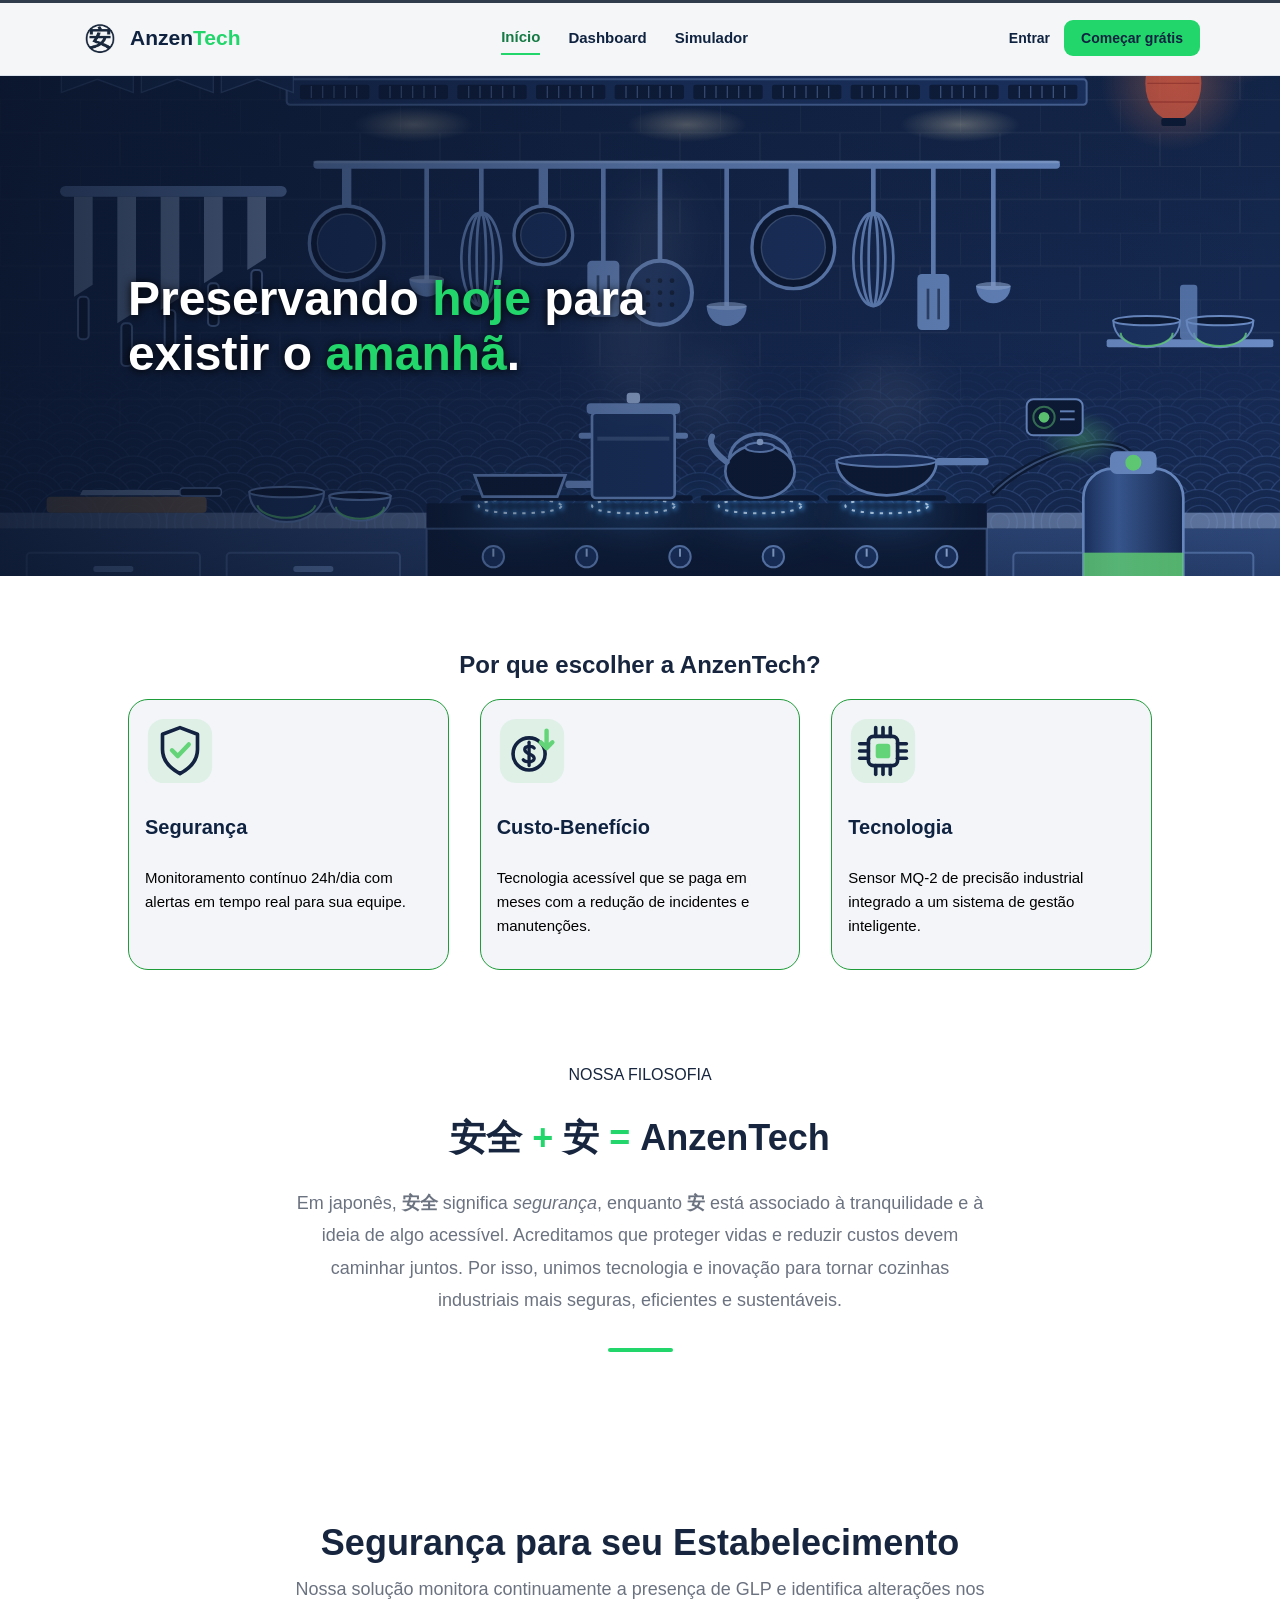
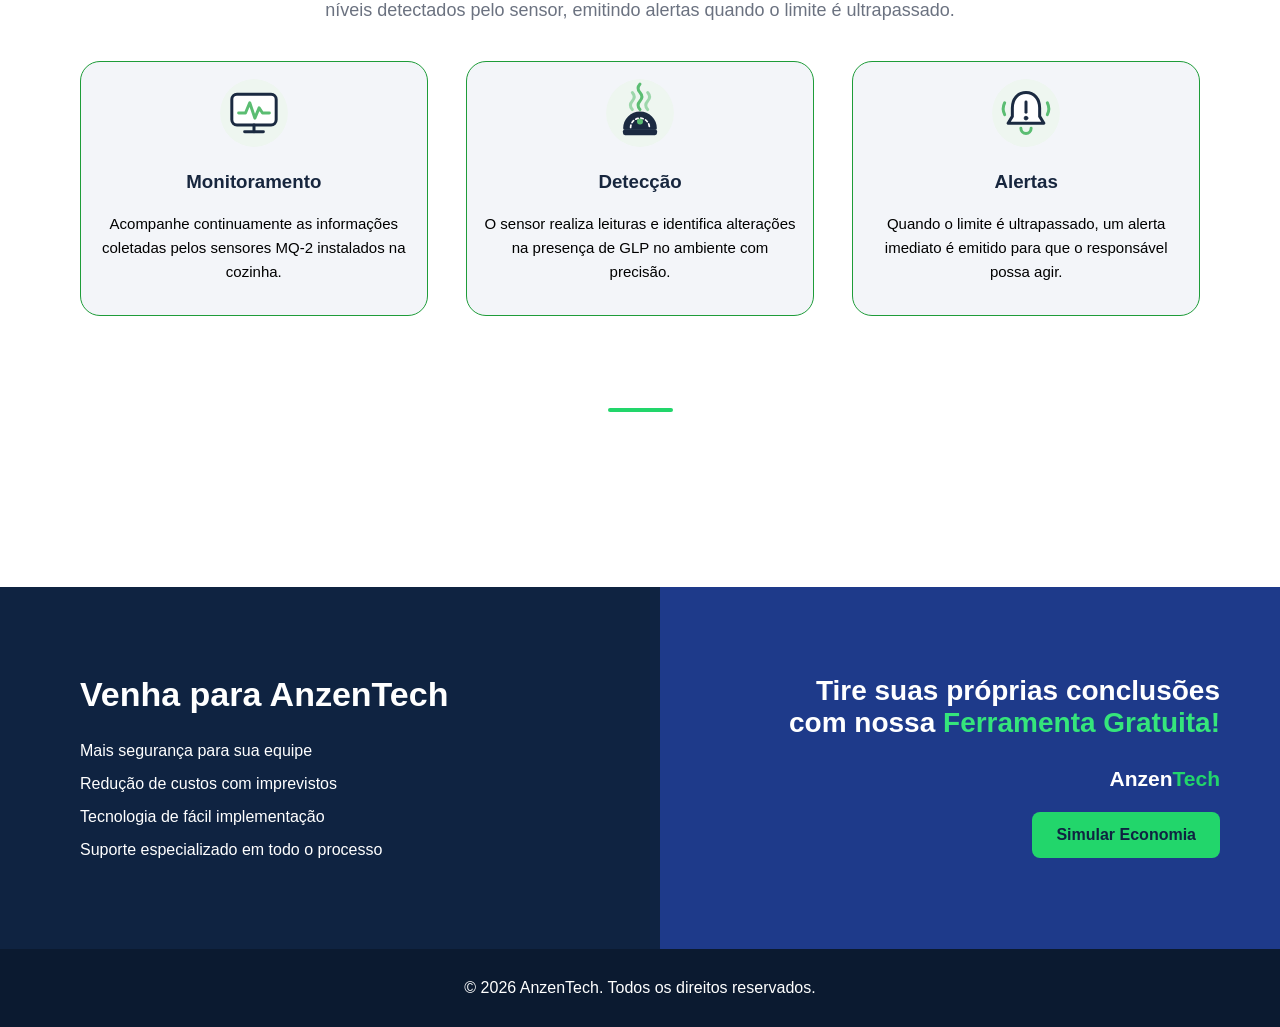
==== public/index.html @ 16e78127 "Alterações" ====
<!DOCTYPE html>
<html lang="pt-BR">

<head>
    <meta charset="UTF-8">
    <meta http-equiv="X-UA-Compatible" content="IE=edge">
    <meta name="viewport" content="width=device-width, initial-scale=1.0">

    <title>AnzenTech | Página Inicial</title>

    <script src="./js/sessao.js"></script>

    <link rel="stylesheet" href="./css/styles.css">
    <link rel="icon" href="./assets/icon/favicon2.ico">
    <link rel="preconnect" href="https://fonts.gstatic.com">
</head>

<body class="home-page">
    <div class="header">
  <div class="container">
    <a class="logo" href="index.html" aria-label="AnzenTech - Início">
      <img class="logo-img" src="./assets/icon/安.png" alt="">
      <span class="logo-texto">Anzen<span>Tech</span></span>
    </a>
    <ul class="navbar" aria-label="Navegação principal">
      <li class="agora"><a href="index.html">Início</a></li>
      <li><a href="dashboard/dashboard.html">Dashboard</a></li>
      <li><a href="simulador.html">Simulador</a></li>
    </ul>
    <div class="nav-actions">
      <a class="nav-login" href="login.html">Entrar</a>
      <a class="nav-cta" href="cadastro.html">Começar grátis</a>
    </div>
  </div>
</div>
    <div class="banner">
      <div class="container">
        <p>Preservando <span>hoje</span> para existir o <span>amanhã</span>.</p>
      </div>
    </div>
  
    <div class="social">
       <h2>Por que escolher a AnzenTech?</h2>
      <div class="container">
        
        <div class="boxes">
          <div class="box">
            <img src="./assets/icon/icone-seguranca.svg" alt="">
            <h4>Segurança</h4>
            <p>Monitoramento contínuo 24h/dia com alertas em tempo real para sua equipe.</p>
          </div>

          <div class="box">
            <img src="./assets/icon/icone-custo-beneficio.svg" alt="">
            <h4>Custo-Benefício</h4>
            <p>Tecnologia acessível que se paga em meses com a redução de incidentes e manutenções.</p>
          </div>

          <div class="box">
            <img src="./assets/icon/icone-tecnologia.svg" alt="">
            <h4>Tecnologia</h4>
            <p>Sensor MQ-2 de precisão industrial integrado a um sistema de gestão inteligente.</p>
          </div>
        </div>        
      </div>
      <!-- Nossa Filosofia -->
<section class="secao secao-branca" style="text-align: center; padding: 80px 20px;">

    <p class="etiqueta" style="margin-bottom: 18px;">
        NOSSA FILOSOFIA
    </p>

    <h2 style="font-size: 36px; margin-bottom: 24px;">
        安全 <span style="color: #22d66b;">+</span> 安
        <span style="color: #22d66b;">=</span> AnzenTech
    </h2>

    <p class="subtitulo" style="max-width: 750px; margin: 0 auto; line-height: 1.8;">
        Em japonês, <strong>安全</strong> significa <i>segurança</i>, enquanto
        <strong>安</strong> está associado à tranquilidade e à ideia de algo
        acessível. Acreditamos que proteger vidas e reduzir custos devem
        caminhar juntos. Por isso, unimos tecnologia e inovação para tornar
        cozinhas industriais mais seguras, eficientes e sustentáveis.
    </p>

    <div style="width: 65px; height: 4px; background-color: #22d66b; margin: 32px auto 0; border-radius: 10px;"></div>

</section>

<!-- Bloco falando de segurança -->
<div class="secao">
  <h2>Segurança para seu Estabelecimento</h2>
  <p class="subtitulo">
    Nossa solução monitora continuamente a presença de GLP e identifica alterações
    nos níveis detectados pelo sensor, emitindo alertas quando o limite é ultrapassado.
  </p>

  <div class="boxes">
    <div class="box">
      <img src="./assets/icon/icone-monitoramento.svg" alt="">
      <h3> Monitoramento</h3>
      <p>Acompanhe continuamente as informações coletadas pelos sensores MQ-2 instalados na cozinha.</p>
    </div>

    <div class="box">
      <img src="./assets/icon/icone-deteccao.svg" alt="">
      <h3> Detecção</h3>
      <p>O sensor realiza leituras e identifica alterações na presença de GLP no ambiente com precisão.</p>
    </div>

    <div class="box">
      <img src="./assets/icon/icone-alertas.svg" alt="">
      <h3> Alertas</h3>
      <p>Quando o limite é ultrapassado, um alerta imediato é emitido para que o responsável possa agir.</p>
    </div>
  </div>
</div>

<div style="width: 65px; height: 4px; background-color: #22d66b; margin: 32px auto 0; border-radius: 10px;"></div>

<!-- Bloco falando sobre o sensor mq2 -->
<div class="secao secao-branca">
  <div class="duas-colunas">

    <!-- coluna da esquerda: texto -->
    <!-- <div class="boxes">
    <div class="coluna">
      <p class="etiqueta">TECNOLOGIA MQ-2</p>
      <h2>Sensor de gás de alta precisão para ambientes críticos</h2>
      <p>
        O sensor MQ-2 detecta GLP, metano, butano, fumaça e hidrogênio — ideal para
        cozinhas industriais onde o risco de vazamento é uma preocupação constante.
      </p>

      <ul class="lista">
        <li> Resposta rápida a variações de concentração</li>
        <li> Alta sensibilidade para gases inflamáveis</li>
        <li> Longa vida útil em ambientes industriais</li>
        <li> Integração com sistemas de alerta em tempo real</li>
      </ul>
      <a href="simulador.html" class="botao-escuro">Calcular minha economia</a>
    </div> -->

    

      
    </div>
    </div>
    </div>
    <div class="escolher">

      <div class="escolher-texto">
        <h2>Venha para AnzenTech</h2>
        <ul class="lista">
          <li>Mais segurança para sua equipe</li>
          <li>Redução de custos com imprevistos</li>
          <li>Tecnologia de fácil implementação</li>
          <li>Suporte especializado em todo o processo</li>
        </ul>
       
      </div>
  
      <div class="escolher-imagem">
        <p>Tire suas próprias conclusões<br> com nossa <span class="destaque" style="color: #35e57b">Ferramenta Gratuita!</span></p>
        <p class="logo-texto" style="color: #ffffff;">Anzen<span>Tech</span></p>
        <a href="simulador.html" class="botao-verde">Simular Economia</a>
      </div>
    </div>
    
    </div>
    
  </body>
  <div class="footer">
    <div class="container">
      © 2026 AnzenTech. Todos os direitos reservados.
   </div>
</html>
---- public/css/styles.css ----
/* =====================================================================
   style.css — arquivo único do projeto.
   Cada página tem uma classe no <body>:
     home-page | login-page | cadastro-page | simulador-page   (páginas públicas)
     dashboard-page | cards-page | mural-page                  (painel logado)
   Organização:
     1. Base e variáveis
     2. Cabeçalho das páginas públicas
     3. Cabeçalho do painel
     4. Páginas: home, login/cadastro, simulador
     5. Páginas: dashboard, cards, mural
   ===================================================================== */


/* ---------- 1. BASE ---------- */

:root {
  --navy: #0f2341;
  --navy-dark: #0b1a30;
  --green: #22d66b;
  --green-hover: #35e57b;
  --green-dark: #167a45;
  --ink: #17263e;
  --muted: #687386;
  --line: #e2e7ef;
  --paper: #f3f5f9;
}

body {
  margin: 0;
  color: var(--ink);
  background: var(--paper);
  font-family: Arial, Helvetica, sans-serif;
}

/* border-box: padding e borda ficam DENTRO da largura definida */
body:is(.simulador-page, .dashboard-page, .cards-page, .mural-page) *,
body:is(.simulador-page, .dashboard-page, .cards-page, .mural-page) *::before,
body:is(.simulador-page, .dashboard-page, .cards-page, .mural-page) *::after {
  box-sizing: border-box;
}

/* caixa central das páginas públicas */
:is(.home-page, .login-page, .cadastro-page) .container {
  display: flex;
  width: 80%;
  margin: auto;
}
.simulador-page .container {
  width: 92%;
  max-width: 1120px;
  margin: 0 auto;
}


/* ---------- 2. CABEÇALHO DAS PÁGINAS PÚBLICAS ---------- */

:is(.home-page, .login-page, .cadastro-page, .simulador-page) .header {
  min-height: 72px;
  border-top: 3px solid #303b4b;
  border-bottom: 1px solid #dce2eb;
  background-color: #f5f6f7;
}
:is(.home-page, .login-page, .cadastro-page, .simulador-page) .header .container {
  display: flex;
  width: 92%;
  max-width: 1120px;
  min-height: 69px;
  align-items: center;
  justify-content: space-between;
  margin: 0 auto;
  padding: 0;
}
:is(.home-page, .login-page, .cadastro-page, .simulador-page) .logo {
  display: flex;
  flex: 0 0 auto;
  align-items: center;
  color: var(--navy);
  text-decoration: none;
}
:is(.home-page, .login-page, .cadastro-page, .simulador-page) .logo-img { width: 40px; height: 40px; }
:is(.home-page, .login-page, .cadastro-page, .simulador-page) .logo-texto {
  margin-left: 10px;
  color: var(--navy);
  font-size: 21px;
  font-weight: bold;
}
:is(.home-page, .login-page, .cadastro-page, .simulador-page) .logo-texto span { color: var(--green); }

:is(.home-page, .login-page, .cadastro-page, .simulador-page) .navbar {
  font-size: 15px;
  font-weight: bold;
}
:is(.home-page, .login-page, .cadastro-page, .simulador-page) .nav-actions a {
  color: var(--navy);
  font-size: 14px;
  font-weight: bold;
  text-decoration: none;
}
:is(.home-page, .login-page, .cadastro-page, .simulador-page) .nav-actions .nav-login { margin-right: 14px; }
:is(.home-page, .login-page, .cadastro-page, .simulador-page) .nav-actions .nav-login.agora { color: var(--green-dark); }
:is(.home-page, .login-page, .cadastro-page, .simulador-page) .nav-actions .nav-cta {
  padding: 10px 17px;
  border-radius: 9px;
  background-color: var(--green);
}
:is(.home-page, .login-page, .cadastro-page, .simulador-page) .nav-actions .nav-cta:hover { background-color: var(--green-hover); }
:is(.home-page, .login-page, .cadastro-page, .simulador-page) .nav-actions .nav-cta.agora { color: var(--navy); }

@media (max-width: 620px) {
  :is(.home-page, .login-page, .cadastro-page, .simulador-page) .header .container {
    width: 94%;
    flex-wrap: wrap;
    padding: 10px 0;
  }
  :is(.home-page, .login-page, .cadastro-page, .simulador-page) .logo-img { width: 36px; height: 36px; }
  :is(.home-page, .login-page, .cadastro-page, .simulador-page) .logo-texto { font-size: 19px; }
  :is(.home-page, .login-page, .cadastro-page, .simulador-page) .navbar { font-size: 13px; }
  :is(.home-page, .login-page, .cadastro-page, .simulador-page) .nav-actions a { font-size: 13px; }
  :is(.home-page, .login-page, .cadastro-page, .simulador-page) .nav-actions .nav-login { margin-right: 9px; }
  :is(.home-page, .login-page, .cadastro-page, .simulador-page) .nav-actions .nav-cta { padding: 8px 11px; }
}
@media (max-width: 390px) {
  :is(.home-page, .login-page, .cadastro-page, .simulador-page) .nav-actions {
    flex: 0 0 100%;
    justify-content: flex-end;
    margin-top: 8px;
  }
}

body .social h2 {
    text-align: center;
} 


/* ---------- 3. CABEÇALHO DO PAINEL (dashboard, cards, mural) ---------- */

:is(.dashboard-page, .cards-page, .mural-page) .janela {
  display: flex;
  min-height: 100vh;
  flex-direction: column;
}
:is(.dashboard-page, .cards-page, .mural-page) .header-left {
  position: relative;
  z-index: 5;
  display: flex;
  width: 100%;
  min-height: 72px;
  flex-direction: row;
  flex-wrap: wrap;
  align-items: center;
  padding: 9px 4%;
  border-top: 3px solid #303b4b;
  border-bottom: 1px solid #dce2eb;
  background: #f5f6f7;
}
:is(.dashboard-page, .cards-page, .mural-page) .brand {
  display: flex;
  flex: 0 0 auto;
  align-items: center;
  color: var(--navy);
  font-size: 21px;
  font-weight: bold;
  text-decoration: none;
}
:is(.dashboard-page, .cards-page, .mural-page) .brand img { width: 40px; height: 40px; margin-right: 9px; }
:is(.dashboard-page, .cards-page, .mural-page) .brand span span { color: var(--green); }

/* menu: igual nas páginas públicas e no painel */
:is(.home-page, .login-page, .cadastro-page, .simulador-page, .dashboard-page, .cards-page, .mural-page) .navbar {
  display: flex;
  flex: 1;
  align-items: center;
  justify-content: center;
  margin: 0;
  padding: 0;
  list-style: none;
}
:is(.home-page, .login-page, .cadastro-page, .simulador-page, .dashboard-page, .cards-page, .mural-page) .navbar li { margin: 0 14px; }
:is(.home-page, .login-page, .cadastro-page, .simulador-page, .dashboard-page, .cards-page, .mural-page) .navbar a {
  display: block;
  padding: 8px 0;
  color: var(--navy);
  text-decoration: none;
}
:is(.home-page, .login-page, .cadastro-page, .simulador-page, .dashboard-page, .cards-page, .mural-page) .navbar a:hover { color: var(--green-dark); }
:is(.home-page, .login-page, .cadastro-page, .simulador-page, .dashboard-page, .cards-page, .mural-page) .navbar .agora a {
  border-bottom: 2px solid var(--green);
  color: var(--green-dark);
}
:is(.home-page, .login-page, .cadastro-page, .simulador-page, .dashboard-page, .cards-page, .mural-page) .nav-actions {
  display: flex;
  flex: 0 0 auto;
  align-items: center;
}
:is(.dashboard-page, .cards-page, .mural-page) .navbar a { font-size: 14px; font-weight: bold; }

:is(.dashboard-page, .cards-page, .mural-page) .hello { display: flex; margin: 0 14px 0 0; }
:is(.dashboard-page, .cards-page, .mural-page) .hello h3 {
  margin: 0;
  color: #33445d;
  font-size: 14px;
  font-weight: normal;
}
:is(.dashboard-page, .cards-page, .mural-page) .hello h3 span { color: var(--navy); font-weight: bold; }
:is(.dashboard-page, .cards-page, .mural-page) .btn-logout {
  margin: 0;
  padding: 9px 16px;
  border: 0;
  border-radius: 8px;
  background: var(--green);
  color: var(--navy);
  text-align: center;
  cursor: pointer;
}
:is(.dashboard-page, .cards-page, .mural-page) .btn-logout h3 { margin: 0; font-size: 14px; font-weight: bold; }
:is(.dashboard-page, .cards-page, .mural-page) .btn-logout:hover { background: var(--green-hover); }

:is(.dashboard-page, .cards-page, .mural-page) .panel-subnav {
  display: flex;
  min-height: 45px;
  align-items: center;
  justify-content: center;
  padding: 0 12px;
  border-bottom: 1px solid var(--line);
  background: #fff;
}
:is(.dashboard-page, .cards-page, .mural-page) .panel-subnav a,
:is(.dashboard-page, .cards-page, .mural-page) .panel-subnav span {
  margin: 0 13px;
  padding: 13px 0 11px;
  color: #33445d;
  font-size: 13px;
  font-weight: bold;
  text-decoration: none;
}
:is(.dashboard-page, .cards-page, .mural-page) .panel-subnav a:hover { color: var(--green-dark); }
:is(.dashboard-page, .cards-page, .mural-page) .panel-subnav .agora {
  border-bottom: 2px solid var(--green);
  color: var(--green-dark);
}

/* aviso flutuante (alarme) */
:is(.dashboard-page, .cards-page, .mural-page) #alerta { position: fixed; z-index: 10; right: 12px; bottom: 12px; }
:is(.cards-page, .mural-page) .mensagem-alarme {
  display: flex;
  width: min(330px, calc(100vw - 24px));
  min-height: 82px;
  align-items: center;
  justify-content: space-evenly;
  margin: 8px;
  padding: 14px;
  border: 1px solid var(--line);
  border-radius: 13px;
  background: #fff;
  box-shadow: 0 16px 36px rgba(15, 35, 65, .2);
}
:is(.cards-page, .mural-page) .mensagem-alarme h3 { margin: 0; color: var(--navy); font-size: 14px; }
:is(.cards-page, .mural-page) .mensagem-alarme .informacao { width: 72%; color: var(--muted); font-size: 13px; }
.cards-page .alarme-sino { width: 36px; height: 36px; background-size: cover; }

@media (max-width: 760px) {
  :is(.dashboard-page, .cards-page, .mural-page) .header-left { padding: 10px 4%; }
  :is(.dashboard-page, .cards-page, .mural-page) .brand { font-size: 19px; }
  :is(.dashboard-page, .cards-page, .mural-page) .brand img { width: 36px; height: 36px; }
  :is(.dashboard-page, .cards-page, .mural-page) .navbar { order: 3; flex: 0 0 100%; margin-top: 8px; }
  :is(.home-page, .login-page, .cadastro-page, .simulador-page) .navbar { order: 3; flex: 0 0 100%; margin-top: 8px; }
  :is(.dashboard-page, .cards-page, .mural-page) .navbar li { margin: 0 10px; }
  :is(.dashboard-page, .cards-page, .mural-page) .navbar a { font-size: 13px; }
  :is(.dashboard-page, .cards-page, .mural-page) .nav-actions { margin-left: auto; }
  :is(.dashboard-page, .cards-page, .mural-page) .hello { margin-right: 9px; }
  :is(.dashboard-page, .cards-page, .mural-page) .hello h3 { font-size: 13px; }
  :is(.dashboard-page, .cards-page, .mural-page) .btn-logout { padding: 8px 12px; }
  :is(.dashboard-page, .cards-page, .mural-page) .btn-logout h3 { font-size: 13px; }
  :is(.dashboard-page, .cards-page, .mural-page) .panel-subnav { flex-wrap: wrap; padding: 0 8px; }
  :is(.dashboard-page, .cards-page, .mural-page) .panel-subnav a,
  :is(.dashboard-page, .cards-page, .mural-page) .panel-subnav span { margin: 0 8px; font-size: 12px; }
}
@media (max-width: 620px) {
  :is(.home-page, .login-page, .cadastro-page, .simulador-page) .navbar li { margin: 0 10px; }
}
@media (max-width: 420px) {
  :is(.dashboard-page, .cards-page, .mural-page) .nav-actions { flex: 0 0 100%; justify-content: flex-end; margin-top: 8px; }
  :is(.dashboard-page, .cards-page, .mural-page) .panel-subnav a,
  :is(.dashboard-page, .cards-page, .mural-page) .panel-subnav span { margin: 0 6px; }
}


/* ---------- 4. PÁGINAS PÚBLICAS ---------- */

/* rodapé (base) */
:is(.home-page, .login-page, .cadastro-page, .simulador-page) .footer {
  padding: 20px;
  color: #fff;
  background-color: var(--navy-dark);
  text-align: center;
}

/* ===== HOME ===== */
.home-page .banner {
  min-height: 500px;
  color: #fff;
  text-shadow: black 0 1px 10px;
  background-image: url('../assets/icon/bg-cozinha-japonesa.svg');
  background-size: cover;
  background-position: center;
  background-repeat: no-repeat;
}
.home-page .banner .container { min-height: 500px; align-items: center; }
.home-page .banner p { width: 65%; font-size: 48px; font-weight: bold; }
.home-page .banner p span { color: var(--green); }
.home-page .social { padding: 55px 0; background-color: #fff; }
.home-page .social .container { justify-content: center; }
.home-page .boxes { display: flex; width: 100%; justify-content: space-between; }
.home-page .box {
  width: 28%;
  padding: 16px;
  border: 1px solid #1e9c39;
  border-radius: 20px;
  background-color: var(--paper);
}
.home-page .box img { width: 70px; height: 70px; }
.home-page .box h4 { color: var(--navy); font-size: 20px; }
.home-page .box p { color: #000; font-size: 15px; line-height: 1.6; }
.home-page .footer { padding: 30px 0; }
.home-page .footer .container { justify-content: center; }

@media (max-width: 760px) {
  .home-page .container { width: 90%; }
  .home-page .boxes { flex-direction: column; }
  .home-page .box { width: auto; }
  .home-page .banner,
  .home-page .banner .container { min-height: 380px; }
  .home-page .banner p { width: 100%; font-size: 36px; }
}

/* ===== LOGIN e CADASTRO (formulário compartilhado) ===== */
:is(.login-page, .cadastro-page) .login {
  background-color: var(--navy);
  background-image: url('../assets/icon/bg-cozinha-japonesa.svg');
  background-position: center;
  background-size: cover;
  background-repeat: no-repeat;
}
:is(.login-page, .cadastro-page) .login .container { justify-content: center; }
:is(.login-page, .cadastro-page) .card-login,
:is(.login-page, .cadastro-page) .card-cadastro {
  border: 1px solid #dce2eb;
  border-radius: 12px;
  background-color: #fff;
}
:is(.login-page, .cadastro-page) .card-login h2,
:is(.login-page, .cadastro-page) .card-cadastro h2 {
  color: var(--navy);
  font-size: 28px;
  text-align: center;
}
:is(.login-page, .cadastro-page) .formulario { display: flex; flex-direction: column; }
:is(.login-page, .cadastro-page) .campo { display: flex; flex-direction: column; }
:is(.login-page, .cadastro-page) .campo span { margin-bottom: 6px; font-weight: bold; }
:is(.login-page, .cadastro-page) input {
  width: 100%;
  border: 1px solid #cbd3df;
  border-radius: 6px;
  box-sizing: border-box;
}
:is(.login-page, .cadastro-page) .campo input:focus,
:is(.login-page, .cadastro-page) .campo select:focus {
  outline: none;
  border-color: var(--green);
}
:is(.login-page, .cadastro-page) .botao {
  padding: 12px;
  border: 0;
  border-radius: 6px;
  color: var(--navy);
  background-color: var(--green);
  font-size: 16px;
  font-weight: bold;
  cursor: pointer;
}
:is(.login-page, .cadastro-page) .alerta_erro { display: flex; justify-content: center; }
:is(.login-page, .cadastro-page) .card_erro {
  display: none;
  padding: 12px;
  border: 2px solid #ed145b;
  border-radius: 5px;
  color: var(--navy);
  background-color: #fff;
}
:is(.login-page, .cadastro-page) .loading-div { display: none; width: 50px; margin: 15px auto; }
:is(.login-page, .cadastro-page) .loading-div img { width: 50px; height: 50px; }
:is(.login-page, .cadastro-page) #div_erros_login { display: none; }

/* só login */
.login-page .login { padding: 50px 0; }
.login-page .card-login { width: 520px; padding: 38px; }
.login-page .campo { margin-bottom: 16px; }
.login-page input { padding: 11px; }
.login-page .footer { background-color: var(--navy); }

/* só cadastro */
.cadastro-page .login { padding: 45px 0; }
.cadastro-page .card-cadastro { width: 560px; padding: 35px; }
.cadastro-page .campo { margin-bottom: 13px; }
.cadastro-page input { padding: 10px; }
.cadastro-page .footer { color: var(--muted); background-color: #fff; }

@media (max-width: 620px) {
  :is(.login-page, .cadastro-page) .container { width: 90%; }
  .login-page .card-login,
  .cadastro-page .card-cadastro { width: 100%; padding: 25px; box-sizing: border-box; }
}

/* ===== SIMULADOR ===== */
.simulador-page { color: var(--navy); }

.simulador-page .hero { padding: 56px 0; color: #fff; background-color: var(--navy); }
.simulador-page .hero .container { display: flex; align-items: center; gap: 48px; }
.simulador-page .hero-conteudo { flex: 1; }
.simulador-page .hero h4 {
  margin: 0 0 12px;
  color: var(--green);
  font-size: 14px;
  letter-spacing: 2px;
  text-transform: uppercase;
}
.simulador-page .hero h1 { margin: 0 0 16px; font-size: 48px; }
.simulador-page .hero h1 span { color: var(--green); }
.simulador-page .hero p { margin: 0; color: #c9d3e6; font-size: 18px; line-height: 1.6; }
.simulador-page .hero-img { width: 420px; max-width: 100%; height: auto; border-radius: 28px; }

.simulador-page .simulador-main { padding: 48px 0 72px; }
.simulador-page .simulador-main .container { max-width: 860px; }

.simulador-page .caixa {
  margin-bottom: 24px;
  padding: 32px;
  border: 1px solid var(--line);
  border-radius: 16px;
  background-color: #fff;
}
.simulador-page .caixa h2 { margin: 0 0 20px; font-size: 22px; }
.simulador-page .bloco { margin-bottom: 28px; padding-bottom: 28px; border-bottom: 1px solid var(--line); }
.simulador-page .campos { display: flex; gap: 20px; }
.simulador-page .campo {
  display: flex;
  flex: 1;
  flex-direction: column;
  gap: 8px;
  font-size: 15px;
  font-weight: bold;
}
.simulador-page .campo input,
.simulador-page .campo select {
  width: 100%;
  padding: 12px 14px;
  border: 1px solid #cfd8e6;
  border-radius: 8px;
  background-color: #fff;
  color: var(--navy);
  font-size: 16px;
}
.simulador-page .campo input:focus,
.simulador-page .campo select:focus { outline: none; border-color: var(--green); }
.simulador-page .erro { margin-top: 16px; color: #b3261e; font-size: 14px; }
.simulador-page .btn-simular {
  width: 100%;
  margin-top: 8px;
  padding: 16px;
  border: none;
  border-radius: 8px;
  background-color: var(--green);
  color: var(--navy);
  font-size: 16px;
  font-weight: bold;
  cursor: pointer;
}
.simulador-page .btn-simular:hover { background-color: var(--green-hover); }

/* resultados (criados pelo JavaScript) */
.simulador-page #div_exibir { margin-top: 24px; }
.simulador-page .linha { padding: 12px 0; border-bottom: 1px solid var(--line); font-size: 15px; }
.simulador-page .destaque {
  margin-top: 20px;
  padding: 24px;
  border-radius: 12px;
  background-color: var(--navy);
  color: #ffffff;
  text-align: center;
  line-height: 1.6;
}
.simulador-page .destaque b { display: block; color: var(--green); font-size: 32px; }
.simulador-page .nota { margin-top: 20px; color: #5b6b85; font-size: 13px; line-height: 1.5; }
.simulador-page .footer { font-size: 14px; }

@media (max-width: 760px) {
  .simulador-page .hero .container { flex-direction: column; gap: 28px; }
  .simulador-page .hero h1 { font-size: 36px; }
  .simulador-page .campos { flex-direction: column; }
}

.botao-escuro {
	background-color: #0f2341;
	color: #ffffff;
	font-weight: bold;
	padding: 14px 24px;
	border-radius: 8px;
	border: none;
	font-size: 16px;
	cursor: pointer;
	display: inline-block;
  text-decoration: none;
}

/* secao de escolher (final do index) */
.escolher {
	background-color: #0f2341;
	color: #ffffff;
	display: flex;
}

.escolher-texto {
	flex: 1;
	padding: 60px 80px;
}

.escolher-texto h2 {
	font-size: 34px;
}

.escolher-texto li {
	color: #18c964;
	margin-bottom: 15px;
}

.escolher-imagem {
	flex: 1;
	background-color: #1e3a8a;
	padding: 60px;
	text-align: right;
	font-size: 28px;
	font-weight: bold;
}


.botao-verde {
	background-color: #22d66b;
	color: #0f2341;
	font-weight: bold;
	padding: 14px 24px;
	border-radius: 8px;
	border: none;
	font-size: 16px;
	cursor: pointer;                   /* mãozinha ao passar o mouse */
	display: inline-block;
  text-decoration: none;
}
/* ---------- SEÇÃO TECNOLOGIA MQ-2 (2 colunas) ---------- */

.duas-colunas {
	display: flex;
	align-items: center;
	text-align: left;
}

.coluna {
	flex: 1;
	padding: 0 30px;
}

.coluna h2 {
	font-size: 34px;
}

.coluna p {
	color: #6b7280;
	font-size: 17px;
	line-height: 1.6;
}

.lista {
	list-style: none;                  /* tira as bolinhas da lista */
	padding: 0;
	margin-bottom: 30px;
}

.lista li {
	margin-bottom: 15px;
	color: #ffffff;
}

/* ---------- SEÇÕES DA PÁGINA INICIAL ---------- */

.secao {
	padding: 60px 80px;
	text-align: center;
}

.secao-branca {
	background-color: #ffffff;
}

.secao h2 {
	font-size: 36px;
	margin-bottom: 15px;
}

.subtitulo {
	color: #6b7280;
	font-size: 18px;
	width: 700px;
	margin: 0 auto 40px auto;
}


/* ---------- 5. PÁGINAS DO PAINEL ---------- */

/* ===== DASHBOARD (gráficos) ===== */
.dashboard-page .dash {
  min-height: 100vh;
  padding: 35px clamp(22px, 4vw, 60px);
  background: var(--paper);
}
.dashboard-page .dashboard-intro {
  padding: 34px 4% 25px;
  border-bottom: 1px solid var(--line);
  background: #fff;
}
.dashboard-page .dashboard-intro h1 { margin: 0 0 7px; color: var(--navy); font-size: 28px; }
.dashboard-page .dashboard-intro > p { margin: 0; color: var(--muted); font-size: 16px; }
.dashboard-page .dashboard-conteudo { padding: 34px 4% 25px; background: var(--paper); }
.dashboard-page .dashboard-visao-geral { width: 100%; margin: 0 auto; }
.dashboard-page .dashboard-secao-titulo { margin-bottom: 23px; }
.dashboard-page .dashboard-secao-titulo h2 { margin: 0 0 7px; color: var(--navy); font-size: 24px; }
.dashboard-page .dashboard-secao-titulo p { margin: 0; color: var(--muted); font-size: 16px; }

.dashboard-page .monitoramento-banner {
  display: flex;
  min-height: 50px;
  align-items: center;
  gap: 7px;
  margin: 0 0 25px;
  padding: 12px 20px;
  border: 1px solid #a6ebc4;
  border-radius: 13px;
  background: #e7f8ef;
  color: #155d39;
  font-size: 14px;
}
.dashboard-page .monitoramento-banner span { color: #087c47; font-size: 13px; }

/* KPIs */
.dashboard-page .kpis {
  display: grid;
  grid-template-columns: repeat(3, minmax(0, 1fr));
  gap: 24px;
  margin-bottom: 30px;
}
.dashboard-page .kpi-card {
  min-width: 0;
  min-height: 162px;
  padding: 21px 22px;
  border: 1px solid #e0e4eb;
  border-left: 5px solid #18c964;
  border-radius: 16px;
  background: #fff;
}
.dashboard-page .kpi-card.kpi-critico { border-color: #ffc7c7; border-left: 5px solid #ed2626; background: #fff2f2; }
.dashboard-page .kpi-card.kpi-alertas { border-left-color: #ed2626; }
.dashboard-page .kpi-card .kpi-label { margin: 0 0 14px; color: var(--muted); font-size: 14px; }
.dashboard-page .kpi-card .kpi-valor { margin: 0 0 10px; color: #126d40; font-size: 32px; font-weight: 700; line-height: 1.15; }
.dashboard-page .kpi-card .kpi-valor span { font-size: 16px; font-weight: 400; }
.dashboard-page .kpi-card .kpi-status { display: block; margin-bottom: 6px; color: #087c47; font-size: 14px; }
.dashboard-page .kpi-card .kpi-detalhe { margin: 0; color: var(--muted); font-size: 12px; }
.dashboard-page .kpi-card.kpi-critico .kpi-valor,
.dashboard-page .kpi-card.kpi-alertas .kpi-valor,
.dashboard-page .kpi-card.kpi-critico .kpi-status,
.dashboard-page .kpi-card.kpi-alertas .kpi-status { color: #e51f26; }

/* gráficos */
.dashboard-page .graficos {
  display: grid;
  grid-template-columns: repeat(2, minmax(0, 1fr));
  gap: 24px;
  align-items: start;
  margin: 0 auto;
}
.dashboard-page .card-grafico {
  min-width: 0;
  padding: 24px 25px;
  border: 1px solid #e5e7eb;
  border-radius: 18px;
  background: #fff;
  box-shadow: 0 12px 35px rgba(15, 35, 65, .05);
}
.dashboard-page .card-grafico h2 { margin: 0 0 8px; color: var(--navy); font-size: 19px; }
.dashboard-page .card-grafico p { margin: 0 0 20px; color: #6b7280; font-size: 14px; }
.dashboard-page .area-grafico,
.dashboard-page .area-pizza { position: relative; width: 100%; height: 300px; }
.dashboard-page .area-pizza { max-width: 350px; margin: 0 auto; }

/* gráficos por aquário (botões + canvas) */
.dashboard-page .btns-dash { display: flex; flex-wrap: wrap; justify-content: center; gap: 10px; margin: 0 auto 24px; padding: 0; }
.dashboard-page .btn-chart {
  min-height: 42px;
  margin: 0;
  padding: 10px 16px;
  border: 1px solid var(--line);
  border-radius: 9px;
  background: #fff;
  color: var(--navy);
  font-family: inherit;
  font-size: 14px;
  font-weight: 700;
  cursor: pointer;
  transition: border-color 150ms ease, background-color 150ms ease, color 150ms ease;
}
.dashboard-page .btn-chart:hover { border-color: var(--green); }
.dashboard-page .btn-chart.btn-pink { border-color: var(--green); background: var(--green); color: var(--navy); }
.dashboard-page .btn-chart.btn-white { background: #fff; color: var(--navy); }
.dashboard-page #graficos { max-width: 1080px; margin: 0 auto; }
.dashboard-page #graficos > div {
  padding: 22px;
  border: 1px solid var(--line);
  border-radius: 17px;
  background: #fff;
  box-shadow: 0 12px 35px rgba(15, 35, 65, .05);
}
.dashboard-page .display-none { display: none; }
.dashboard-page .display-block { display: block; }
.dashboard-page .tituloGraficos { display: flex; justify-content: flex-start; margin: 0 0 20px; color: var(--navy); font-size: 20px; font-weight: 700; }
.dashboard-page .tituloGraficos span { color: var(--green-dark) !important; }
.dashboard-page .graph { width: 100%; height: min(54vh, 410px); margin: 0 auto; padding: 0; }
.dashboard-page .graph canvas { width: 100% !important; height: 100% !important; }
.dashboard-page .label-captura { display: flex; min-height: 40px; align-items: center; margin-top: 10px; }
.dashboard-page .label-captura p { margin: 0; color: var(--muted) !important; font-size: 13px; line-height: 1.5; }
.dashboard-page .label-captura i { color: #bd7400; }

@media (max-width: 900px) {
  .dashboard-page .kpis { grid-template-columns: repeat(2, minmax(0, 1fr)); gap: 16px; }
  .dashboard-page .graficos { grid-template-columns: 1fr; }
}
@media (max-width: 800px) {
  .dashboard-page .dash { min-height: 60vh; padding: 25px 16px; }
}
@media (max-width: 600px) {
  .dashboard-page .dashboard-intro { padding: 26px 20px 21px; }
  .dashboard-page .dashboard-intro h1 { font-size: 24px; }
  .dashboard-page .dashboard-intro > p,
  .dashboard-page .dashboard-secao-titulo p { font-size: 14px; }
  .dashboard-page .dashboard-conteudo { padding: 25px 16px; }
  .dashboard-page .dashboard-secao-titulo h2 { font-size: 21px; }
  .dashboard-page .kpis { grid-template-columns: 1fr; margin-bottom: 22px; }
  .dashboard-page .kpi-card { min-height: 0; }
  .dashboard-page .card-grafico { padding: 18px; }
  .dashboard-page .area-grafico,
  .dashboard-page .area-pizza { height: 260px; }
}
@media (max-width: 520px) {
  .dashboard-page .btns-dash { justify-content: stretch; }
  .dashboard-page .btn-chart { flex: 1 1 100%; }
  .dashboard-page #graficos > div { padding: 16px; }
  .dashboard-page .graph { height: 320px; }
}

/* ===== CARDS (sensores em tempo real) ===== */
.cards-page .dash {
  min-height: 100vh;
  padding: 42px clamp(22px, 4vw, 60px);
  background: var(--paper);
}
.cards-page .area-parametros-alerta {
  width: 100%;
  max-width: 980px;
  margin: 0 auto 28px;
  overflow: hidden;
  border: 1px solid var(--line);
  border-radius: 16px;
  background: #fff;
  box-shadow: 0 12px 35px rgba(15, 35, 65, .05);
}
.cards-page .titulo-legenda { margin: 0; padding: 18px 20px; color: var(--navy); font-size: 15px; font-weight: 700; }
.cards-page .parametros-alerta { display: grid; grid-template-columns: repeat(5, minmax(0, 1fr)); }
.cards-page .item-regua {
  display: flex;
  min-height: 75px;
  flex-direction: column;
  align-items: center;
  justify-content: center;
  gap: 4px;
  text-align: center;
}
.cards-page .item-regua p { margin: 0; color: #39485c; font-size: 12px; }
.cards-page .item-regua p:nth-child(2) { color: var(--navy); font-size: 13px; font-weight: 800; }
.cards-page .perigo-frio,
.cards-page .perigo-quente { background: #fde9e8; }
.cards-page .alerta-frio,
.cards-page .alerta-quente { background: #fff2d9; }
.cards-page .ideal { background: #e5f7ec; }

.cards-page .cards {
  display: grid;
  width: 100%;
  max-width: 980px;
  grid-template-columns: repeat(auto-fit, minmax(260px, 1fr));
  align-items: stretch;
  gap: 18px;
  margin: 0 auto;
  color: var(--ink);
}
.cards-page .card-aquario {
  display: flex;
  min-width: 0;
  min-height: 185px;
  flex-direction: column;
  justify-content: space-between;
  margin: 0;
  padding: 22px;
  border: 1px solid var(--line);
  border-left: 4px solid var(--green);
  border-radius: 15px;
  background: #fff;
  box-shadow: 0 12px 30px rgba(15, 35, 65, .05);
  font-size: 16px;
}
.cards-page .title-aquario { width: 100%; }
.cards-page .cards .card-aquario h1 {
  width: 100%;
  margin: 0;
  padding: 0 0 14px;
  border-bottom: 1px solid var(--line);
  color: var(--navy);
  font-size: 17px;
  font-weight: 700;
  text-align: left;
}
.cards-page .desc-aquario { display: flex; width: 100%; flex-direction: row; align-items: center; justify-content: space-between; }
.cards-page .temperatura { width: auto; margin: 12px 0 0; }
.cards-page .card-aquario p { margin: 0; color: var(--navy); font-size: 36px; font-weight: 700; line-height: 1; }
.cards-page .cor-alerta {
  display: inline-block;
  width: 18px;
  height: 18px;
  border: 3px solid #fff;
  border-radius: 50%;
  background: var(--green);
  box-shadow: 0 0 0 1px #cbd5e1;
}

@media (max-width: 800px) {
  .cards-page .dash { min-height: 60vh; padding: 25px 16px; }
}
@media (max-width: 520px) {
  .cards-page .parametros-alerta { grid-template-columns: repeat(2, minmax(0, 1fr)); }
  .cards-page .item-regua { min-height: 62px; }
  .cards-page .cards { grid-template-columns: 1fr; }
}

/* ===== MURAL (avisos) ===== */
.mural-page .dash-right {
  display: block;
  min-height: 100vh;
  padding: 42px clamp(20px, 4vw, 58px);
  background: var(--paper);
}
.mural-page .avisos { width: 100%; color: var(--ink); }
.mural-page .avisos .container { display: block; width: min(100%, 980px); margin: 0 auto; }
.mural-page .avisos h1 { margin: 0 0 18px; color: var(--navy); font-size: 24px; letter-spacing: -.5px; }
.mural-page .div-form {
  width: 100%;
  margin: 0 0 35px;
  padding: 25px;
  border: 1px solid var(--line);
  border-radius: 17px;
  background: #fff;
  box-shadow: 0 12px 35px rgba(15, 35, 65, .05);
}
.mural-page .div-form #form_postagem { width: 100%; }
.mural-page .div-form label { display: block; width: 100%; color: #33445d; font-size: 14px; font-weight: 700; line-height: 1.7; }
.mural-page .div-form input,
.mural-page .div-form textarea {
  display: block;
  width: 100%;
  margin-top: 7px;
  padding: 12px 14px;
  border: 1px solid #d5dce6;
  border-radius: 9px;
  background: #fff;
  color: var(--ink);
  font: inherit;
}
.mural-page .div-form input:focus,
.mural-page .div-form textarea:focus { outline: 3px solid rgba(34, 214, 107, .18); border-color: var(--green-dark); }
.mural-page .div-form textarea { min-height: 128px; resize: vertical; }
.mural-page .div-form button,
.mural-page .publicacao-btn-editar {
  min-height: 42px;
  padding: 0 17px;
  border: 0;
  border-radius: 9px;
  background: var(--green);
  color: var(--navy);
  font-family: inherit;
  font-size: 14px;
  font-weight: 800;
  cursor: pointer;
}
.mural-page .div-form button:hover,
.mural-page .publicacao-btn-editar:hover { background: var(--green-hover); }
.mural-page .div-results { width: 100%; }
.mural-page .feed-container { display: flex; width: 100%; flex-direction: column; gap: 14px; margin-bottom: 32px; }
.mural-page .publicacao {
  display: flex;
  flex-direction: column;
  align-items: stretch;
  justify-content: center;
  padding: 21px 23px;
  border: 1px solid var(--line);
  border-left: 4px solid var(--green);
  border-radius: 14px;
  background: #fff;
  box-shadow: 0 8px 24px rgba(15, 35, 65, .04);
}
.mural-page .publicacao > *:not(:last-child) { padding: 0 0 9px; }
.mural-page .publicacao-nome { color: var(--green-dark); font-size: 12px; font-weight: 800; }
.mural-page .publicacao-titulo { color: var(--navy); font-size: 18px; font-weight: 750; }
.mural-page .publicacao-descricao { color: #526174; font-size: 14px; line-height: 1.65; white-space: pre-line; }
.mural-page .div-buttons { display: flex; justify-content: flex-end; gap: 9px; }
.mural-page .publicacao-btn-editar { min-height: 34px; padding: 0 12px; font-size: 12px; }

@media (max-width: 800px) {
  .mural-page .dash-right { min-height: 60vh; padding: 25px 16px; }
  .mural-page .div-form { padding: 19px; }
}
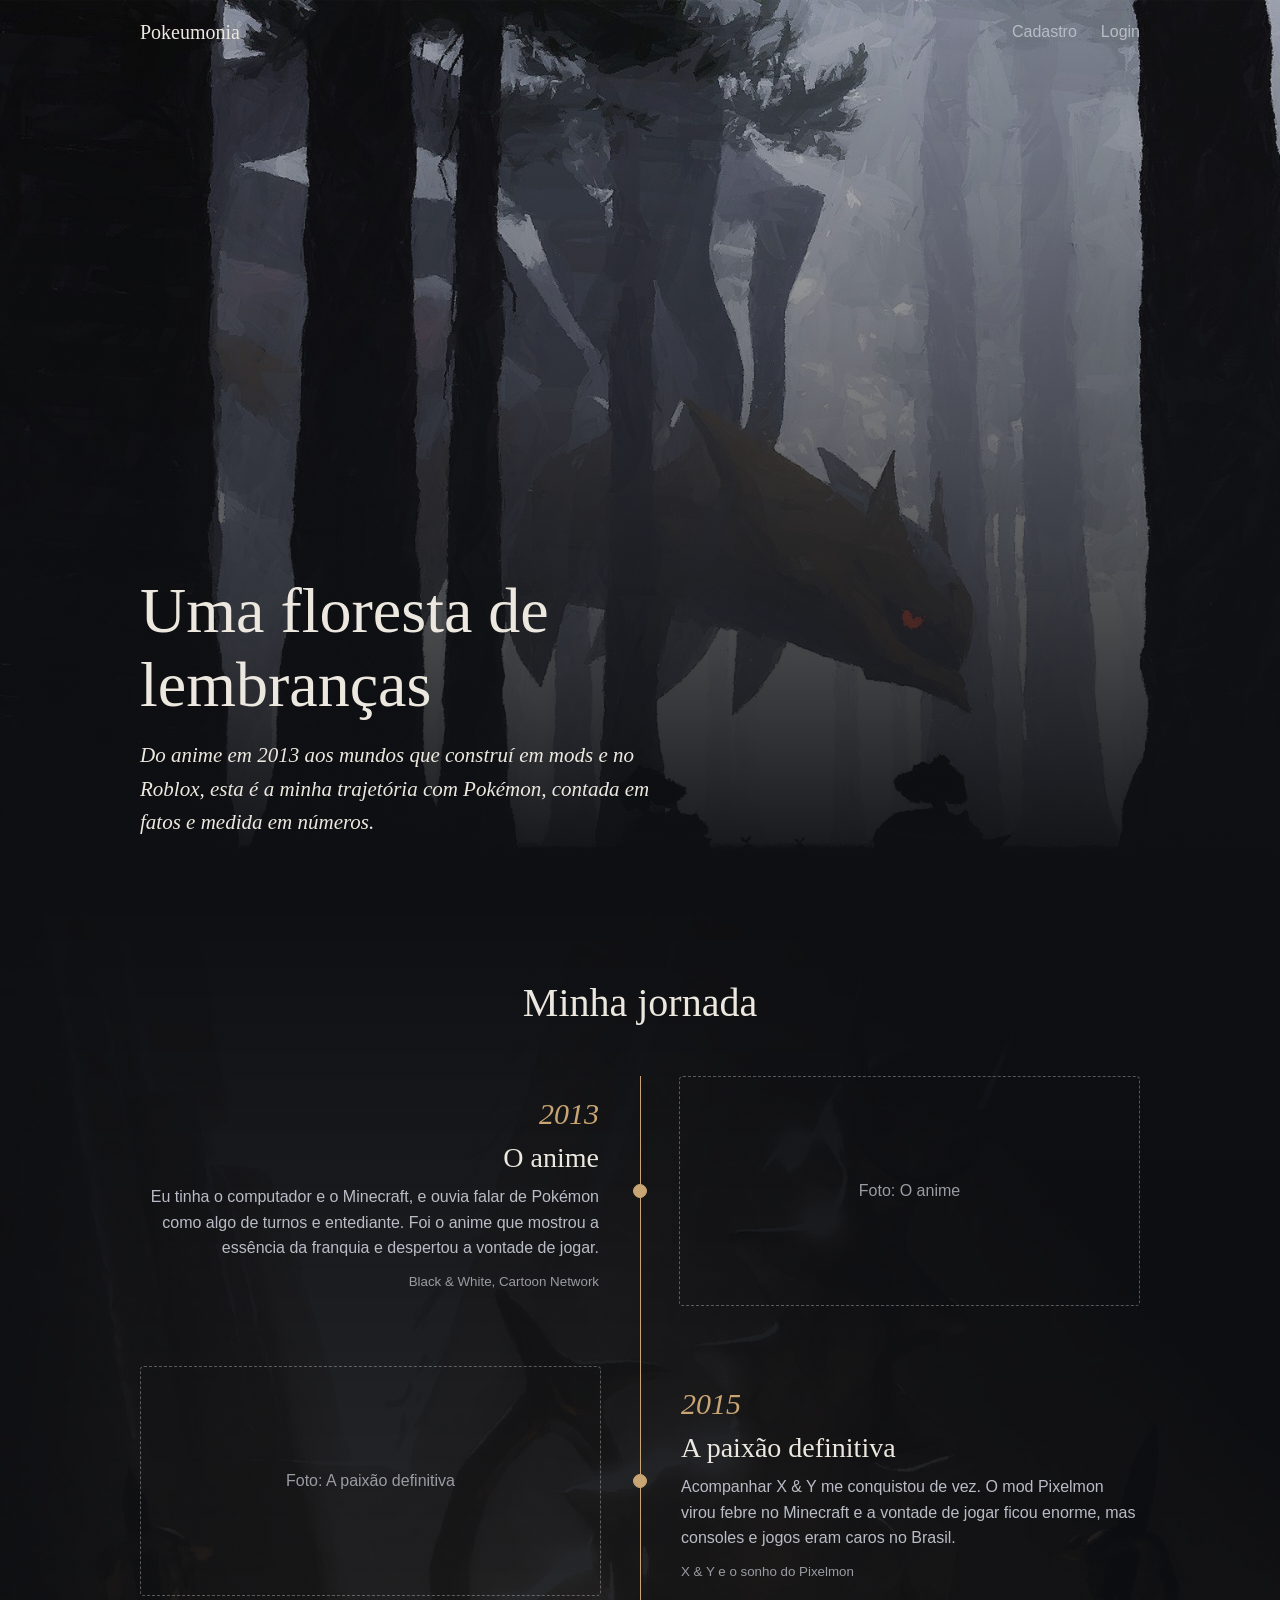
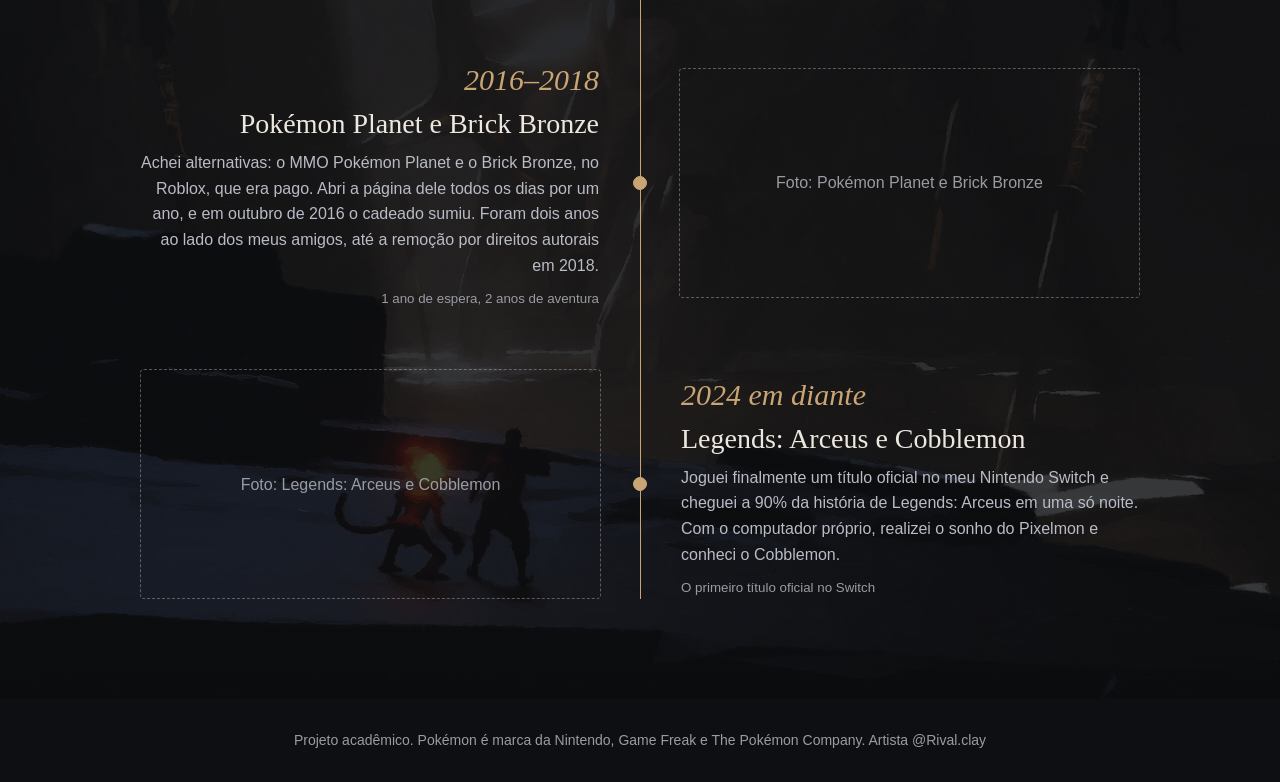
==== commit 44541b1d: "Cadastro funcional" ====
--- a/public/index.html
+++ b/public/index.html
@@ -3,176 +3,87 @@
 
 <head>
     <meta charset="UTF-8">
-    <meta http-equiv="X-UA-Compatible" content="IE=edge">
     <meta name="viewport" content="width=device-width, initial-scale=1.0">
-
-    <title>AnzenTech | Página Inicial</title>
-
-    <script src="./js/sessao.js"></script>
-
-    <link rel="stylesheet" href="./css/styles.css">
-    <link rel="icon" href="./assets/icon/favicon2.ico">
-    <link rel="preconnect" href="https://fonts.gstatic.com">
+    <title>Pokeumonia | Início</title>
+    <script src="js/sessao.js"></script>
+    <link rel="stylesheet" href="css/styles.css">
 </head>
 
 <body class="home-page">
+    <!-- Cabeçalho com o logo e os links para cadastro e login. -->
     <div class="header">
-  <div class="container">
-    <a class="logo" href="index.html" aria-label="AnzenTech - Início">
-      <img class="logo-img" src="./assets/icon/安.png" alt="">
-      <span class="logo-texto">Anzen<span>Tech</span></span>
-    </a>
-    <ul class="navbar" aria-label="Navegação principal">
-      <li class="agora"><a href="index.html">Início</a></li>
-      <li><a href="dashboard/dashboard.html">Dashboard</a></li>
-      <li><a href="simulador.html">Simulador</a></li>
-    </ul>
-    <div class="nav-actions">
-      <a class="nav-login" href="login.html">Entrar</a>
-      <a class="nav-cta" href="cadastro.html">Começar grátis</a>
-    </div>
-  </div>
-</div>
-    <div class="banner">
-      <div class="container">
-        <p>Preservando <span>hoje</span> para existir o <span>amanhã</span>.</p>
-      </div>
-    </div>
-  
-    <div class="social">
-       <h2>Por que escolher a AnzenTech?</h2>
-      <div class="container">
-        
-        <div class="boxes">
-          <div class="box">
-            <img src="./assets/icon/icone-seguranca.svg" alt="">
-            <h4>Segurança</h4>
-            <p>Monitoramento contínuo 24h/dia com alertas em tempo real para sua equipe.</p>
-          </div>
-
-          <div class="box">
-            <img src="./assets/icon/icone-custo-beneficio.svg" alt="">
-            <h4>Custo-Benefício</h4>
-            <p>Tecnologia acessível que se paga em meses com a redução de incidentes e manutenções.</p>
-          </div>
-
-          <div class="box">
-            <img src="./assets/icon/icone-tecnologia.svg" alt="">
-            <h4>Tecnologia</h4>
-            <p>Sensor MQ-2 de precisão industrial integrado a um sistema de gestão inteligente.</p>
-          </div>
-        </div>        
-      </div>
-      <!-- Nossa Filosofia -->
-<section class="secao secao-branca" style="text-align: center; padding: 80px 20px;">
-
-    <p class="etiqueta" style="margin-bottom: 18px;">
-        NOSSA FILOSOFIA
-    </p>
-
-    <h2 style="font-size: 36px; margin-bottom: 24px;">
-        安全 <span style="color: #22d66b;">+</span> 安
-        <span style="color: #22d66b;">=</span> AnzenTech
-    </h2>
-
-    <p class="subtitulo" style="max-width: 750px; margin: 0 auto; line-height: 1.8;">
-        Em japonês, <strong>安全</strong> significa <i>segurança</i>, enquanto
-        <strong>安</strong> está associado à tranquilidade e à ideia de algo
-        acessível. Acreditamos que proteger vidas e reduzir custos devem
-        caminhar juntos. Por isso, unimos tecnologia e inovação para tornar
-        cozinhas industriais mais seguras, eficientes e sustentáveis.
-    </p>
-
-    <div style="width: 65px; height: 4px; background-color: #22d66b; margin: 32px auto 0; border-radius: 10px;"></div>
-
-</section>
-
-<!-- Bloco falando de segurança -->
-<div class="secao">
-  <h2>Segurança para seu Estabelecimento</h2>
-  <p class="subtitulo">
-    Nossa solução monitora continuamente a presença de GLP e identifica alterações
-    nos níveis detectados pelo sensor, emitindo alertas quando o limite é ultrapassado.
-  </p>
-
-  <div class="boxes">
-    <div class="box">
-      <img src="./assets/icon/icone-monitoramento.svg" alt="">
-      <h3> Monitoramento</h3>
-      <p>Acompanhe continuamente as informações coletadas pelos sensores MQ-2 instalados na cozinha.</p>
+        <div class="container">
+            <a class="logo" href="index.html">Pokeumonia</a>
+            <ul class="navbar">
+                <li><a href="cadastro.html">Cadastro</a></li>
+                <li><a href="login.html">Login</a></li>
+            </ul>
+        </div>
     </div>
 
-    <div class="box">
-      <img src="./assets/icon/icone-deteccao.svg" alt="">
-      <h3> Detecção</h3>
-      <p>O sensor realiza leituras e identifica alterações na presença de GLP no ambiente com precisão.</p>
+    <!-- Capa com o título e a apresentação do site. -->
+    <div class="capa">
+        <div class="container">
+            <h1>Uma floresta de lembranças</h1>
+            <p>Do anime em 2013 aos mundos que construí em mods e no Roblox, esta é a minha trajetória com Pokémon, contada em fatos e medida em números.</p>
+        </div>
     </div>
 
-    <div class="box">
-      <img src="./assets/icon/icone-alertas.svg" alt="">
-      <h3> Alertas</h3>
-      <p>Quando o limite é ultrapassado, um alerta imediato é emitido para que o responsável possa agir.</p>
+    <!-- Linha do tempo com os marcos da trajetória com Pokémon. -->
+    <div class="jornada">
+        <div class="container">
+            <h2>Minha jornada</h2>
+            <div class="linha">
+            <div class="marco">
+                <div class="texto">
+                    <span class="ano">2013</span>
+                    <h3>O anime</h3>
+                    <p>Eu tinha o computador e o Minecraft, e ouvia falar de Pokémon como algo de turnos e entediante. Foi o anime que mostrou a essência da franquia e despertou a vontade de jogar.</p>
+                    <small>Black & White, Cartoon Network</small>
+                </div>
+                <!-- Para colocar sua foto, troque o texto da div abaixo por: <img src="assets/img/foto1.jpg" alt="Descreva a foto"> -->
+                <div class="foto">Foto: O anime</div>
+            </div>
+            <div class="marco destaque">
+                <div class="texto">
+                    <span class="ano">2015</span>
+                    <h3>A paixão definitiva</h3>
+                    <p>Acompanhar X & Y me conquistou de vez. O mod Pixelmon virou febre no Minecraft e a vontade de jogar ficou enorme, mas consoles e jogos eram caros no Brasil.</p>
+                    <small>X & Y e o sonho do Pixelmon</small>
+                </div>
+                <!-- Para colocar sua foto, troque o texto da div abaixo por: <img src="assets/img/foto2.jpg" alt="Descreva a foto"> -->
+                <div class="foto">Foto: A paixão definitiva</div>
+            </div>
+            <div class="marco destaque">
+                <div class="texto">
+                    <span class="ano">2016–2018</span>
+                    <h3>Pokémon Planet e Brick Bronze</h3>
+                    <p>Achei alternativas: o MMO Pokémon Planet e o Brick Bronze, no Roblox, que era pago. Abri a página dele todos os dias por um ano, e em outubro de 2016 o cadeado sumiu. Foram dois anos ao lado dos meus amigos, até a remoção por direitos autorais em 2018.</p>
+                    <small>1 ano de espera, 2 anos de aventura</small>
+                </div>
+                <!-- Para colocar sua foto, troque o texto da div abaixo por: <img src="assets/img/foto3.jpg" alt="Descreva a foto"> -->
+                <div class="foto">Foto: Pokémon Planet e Brick Bronze</div>
+            </div>
+            <div class="marco">
+                <div class="texto">
+                    <span class="ano">2024 em diante</span>
+                    <h3>Legends: Arceus e Cobblemon</h3>
+                    <p>Joguei finalmente um título oficial no meu Nintendo Switch e cheguei a 90% da história de Legends: Arceus em uma só noite. Com o computador próprio, realizei o sonho do Pixelmon e conheci o Cobblemon.</p>
+                    <small>O primeiro título oficial no Switch</small>
+                </div>
+                <!-- Para colocar sua foto, troque o texto da div abaixo por: <img src="assets/img/foto4.jpg" alt="Descreva a foto"> -->
+                <div class="foto">Foto: Legends: Arceus e Cobblemon</div>
+            </div>
+            </div>
+        </div>
     </div>
-  </div>
-</div>
 
-<div style="width: 65px; height: 4px; background-color: #22d66b; margin: 32px auto 0; border-radius: 10px;"></div>
+    <!-- Rodapé com os créditos do projeto. -->
+    <div class="footer">
+        <div class="container">
+            Projeto acadêmico. Pokémon é marca da Nintendo, Game Freak e The Pokémon Company. Artista @Rival.clay
+        </div>
+    </div>
+</body>
 
-<!-- Bloco falando sobre o sensor mq2 -->
-<div class="secao secao-branca">
-  <div class="duas-colunas">
-
-    <!-- coluna da esquerda: texto -->
-    <!-- <div class="boxes">
-    <div class="coluna">
-      <p class="etiqueta">TECNOLOGIA MQ-2</p>
-      <h2>Sensor de gás de alta precisão para ambientes críticos</h2>
-      <p>
-        O sensor MQ-2 detecta GLP, metano, butano, fumaça e hidrogênio — ideal para
-        cozinhas industriais onde o risco de vazamento é uma preocupação constante.
-      </p>
-
-      <ul class="lista">
-        <li> Resposta rápida a variações de concentração</li>
-        <li> Alta sensibilidade para gases inflamáveis</li>
-        <li> Longa vida útil em ambientes industriais</li>
-        <li> Integração com sistemas de alerta em tempo real</li>
-      </ul>
-      <a href="simulador.html" class="botao-escuro">Calcular minha economia</a>
-    </div> -->
-
-    
-
-      
-    </div>
-    </div>
-    </div>
-    <div class="escolher">
-
-      <div class="escolher-texto">
-        <h2>Venha para AnzenTech</h2>
-        <ul class="lista">
-          <li>Mais segurança para sua equipe</li>
-          <li>Redução de custos com imprevistos</li>
-          <li>Tecnologia de fácil implementação</li>
-          <li>Suporte especializado em todo o processo</li>
-        </ul>
-       
-      </div>
-  
-      <div class="escolher-imagem">
-        <p>Tire suas próprias conclusões<br> com nossa <span class="destaque" style="color: #35e57b">Ferramenta Gratuita!</span></p>
-        <p class="logo-texto" style="color: #ffffff;">Anzen<span>Tech</span></p>
-        <a href="simulador.html" class="botao-verde">Simular Economia</a>
-      </div>
-    </div>
-    
-    </div>
-    
-  </body>
-  <div class="footer">
-    <div class="container">
-      © 2026 AnzenTech. Todos os direitos reservados.
-   </div>
 </html>
-
--- a/public/css/styles.css
+++ b/public/css/styles.css
@@ -1,935 +1,87 @@
-/* =====================================================================
-   style.css — arquivo único do projeto.
-   Cada página tem uma classe no <body>:
-     home-page | login-page | cadastro-page | simulador-page   (páginas públicas)
-     dashboard-page | cards-page | mural-page                  (painel logado)
-   Organização:
-     1. Base e variáveis
-     2. Cabeçalho das páginas públicas
-     3. Cabeçalho do painel
-     4. Páginas: home, login/cadastro, simulador
-     5. Páginas: dashboard, cards, mural
-   ===================================================================== */
+/* Pokeumonia: estilos gerais (index, login, cadastro) */
+/* Remove margens e padding padrão e facilita o cálculo de tamanhos. */
+* { box-sizing: border-box; margin: 0; padding: 0; }
 
-
-/* ---------- 1. BASE ---------- */
-
+/* Paleta de cores reutilizada nas folhas de estilo. */
 :root {
-  --navy: #0f2341;
-  --navy-dark: #0b1a30;
-  --green: #22d66b;
-  --green-hover: #35e57b;
-  --green-dark: #167a45;
-  --ink: #17263e;
-  --muted: #687386;
-  --line: #e2e7ef;
-  --paper: #f3f5f9;
+  --fundo: #0e0f12;
+  --card: #16181d;
+  --texto: #ece8df;
+  --suave: #b9bcc6;
+  --mudo: #9a9ca3;
+  --linha: #2a2d34;
+  --terra: #c9a574;
 }
 
-body {
-  margin: 0;
-  color: var(--ink);
-  background: var(--paper);
-  font-family: Arial, Helvetica, sans-serif;
+body { font-family: Arial, Helvetica, sans-serif; background-color: var(--fundo); color: var(--texto); line-height: 1.6; }
+h1, h2, h3 { font-family: Georgia, "Times New Roman", serif; font-weight: normal; line-height: 1.15; }
+a { color: inherit; text-decoration: none; }
+.container { width: 90%; max-width: 1000px; margin: 0 auto; }
+
+/* navbar transparente */
+.header { position: absolute; top: 0; left: 0; width: 100%; z-index: 10; background-color: transparent; }
+.header .container { display: flex; justify-content: space-between; align-items: center; height: 64px; }
+.logo { font-family: Georgia, serif; font-size: 20px; }
+.navbar { list-style: none; display: flex; gap: 24px; }
+.navbar a { color: var(--suave); }
+.navbar a:hover, .navbar .agora a { color: var(--texto); }
+
+/* página inicial: frase de abertura */
+.capa { min-height: 100vh; display: flex; align-items: flex-end; padding-bottom: 60px;
+  background: linear-gradient(to top, #0e0f12 0%, rgba(14, 15, 18, 0.2) 100%), url("../assets/img/floresta.jpg") 62% 50% / cover no-repeat; }
+.capa h1 { font-size: 64px; max-width: 700px; margin-bottom: 18px; }
+.capa p { font-family: Georgia, serif; font-style: italic; font-size: 21px; max-width: 520px; }
+
+/* jornada */
+.jornada { padding: 80px 0 40px;
+  background: linear-gradient(#0e0f12, rgba(14, 15, 18, 0.8)), url("../assets/img/ruinas.jpg") center 55% / cover no-repeat; }
+.jornada h2 { text-align: center; font-size: 40px; margin-bottom: 50px; }
+.linha { position: relative; }
+.linha::before { content: ""; position: absolute; left: 50%; top: 0; bottom: 0; width: 1px; background-color: var(--terra); }
+.marco { position: relative; display: flex; align-items: center; gap: 80px; margin-bottom: 60px; }
+.marco:nth-child(even) { flex-direction: row-reverse; }
+.marco::before { content: ""; position: absolute; left: 50%; top: 50%; width: 12px; height: 12px; border-radius: 50%; background-color: var(--terra); border: 1px solid var(--terra); transform: translate(-50%, -50%); }
+.texto, .foto { flex: 1; }
+.texto { text-align: right; }
+.marco:nth-child(even) .texto { text-align: left; }
+.ano { font-family: Georgia, serif; font-style: italic; font-size: 30px; color: var(--terra); }
+.texto h3 { font-size: 28px; margin: 4px 0 10px; }
+.texto p { color: var(--suave); }
+.texto small { display: block; margin-top: 10px; color: var(--mudo); }
+.foto { height: 230px; display: flex; align-items: center; justify-content: center; overflow: hidden; border: 1px dashed rgba(255, 255, 255, 0.3); border-radius: 4px; color: var(--mudo); }
+.foto img { width: 100%; height: 100%; object-fit: cover; }
+
+/* login e cadastro */
+.login-page .login, .cadastro-page .login { min-height: 100vh; padding: 110px 0 50px; }
+.login-page .login { background: linear-gradient(rgba(14, 15, 18, 0.35), rgba(14, 15, 18, 0.7)), url("../assets/img/arco.jpg") center / cover no-repeat; }
+.cadastro-page .login { background: linear-gradient(rgba(14, 15, 18, 0.35), rgba(14, 15, 18, 0.7)), url("../assets/img/terracos.jpg") center / cover no-repeat; }
+.card { max-width: 460px; margin: 0 auto; padding: 36px; background-color: rgba(22, 24, 29, 0.92); border: 1px solid rgba(255, 255, 255, 0.12); border-radius: 6px; }
+.card h2 { font-size: 32px; margin-bottom: 22px; }
+.campo { margin-bottom: 16px; }
+.campo span { display: block; font-size: 14px; color: var(--suave); }
+input { width: 100%; padding: 10px 0; background-color: transparent; border: 0; border-bottom: 1px solid rgba(255, 255, 255, 0.35); color: var(--texto); font-size: 16px; }
+input:focus { outline: none; border-bottom-color: var(--texto); }
+#requisitos_senha { font-size: 13px; margin-top: 6px; }
+.botao { width: 100%; margin-top: 10px; padding: 12px; border: 1px solid var(--texto); border-radius: 30px; background-color: var(--texto); color: var(--fundo); font-size: 16px; cursor: pointer; }
+.botao:hover { box-shadow: 0 0 18px rgba(255, 74, 51, 0.5); }
+.troca { margin-top: 20px; font-size: 14px; color: var(--mudo); }
+.troca a { color: var(--texto); text-decoration: underline; }
+.alerta_erro { display: flex; justify-content: center; margin-bottom: 16px; }
+.card_erro { display: none; padding: 12px; border: 1px solid var(--brilho); border-radius: 5px; background-color: var(--card); }
+.loading-div { display: none; width: 50px; margin: 15px auto; }
+.loading-div img { width: 50px; height: 50px; }
+#div_erros_login { display: none; }
+
+/* rodapé */
+.footer { padding: 30px 0; text-align: center; font-size: 14px; color: var(--mudo); background-color: var(--fundo); }
+
+/* celular */
+/* Ajusta os tamanhos e empilha os marcos em telas pequenas. */
+@media (max-width: 800px) {
+  .capa h1 { font-size: 38px; }
+  .linha::before { left: 6px; }
+  .marco, .marco:nth-child(even) { flex-direction: column; align-items: stretch; gap: 16px; padding-left: 30px; }
+  .marco::before { left: 6px; top: 10px; transform: none; }
+  .texto, .marco:nth-child(even) .texto { text-align: left; }
+  .card { padding: 24px; }
 }
-
-/* border-box: padding e borda ficam DENTRO da largura definida */
-body:is(.simulador-page, .dashboard-page, .cards-page, .mural-page) *,
-body:is(.simulador-page, .dashboard-page, .cards-page, .mural-page) *::before,
-body:is(.simulador-page, .dashboard-page, .cards-page, .mural-page) *::after {
-  box-sizing: border-box;
-}
-
-/* caixa central das páginas públicas */
-:is(.home-page, .login-page, .cadastro-page) .container {
-  display: flex;
-  width: 80%;
-  margin: auto;
-}
-.simulador-page .container {
-  width: 92%;
-  max-width: 1120px;
-  margin: 0 auto;
-}
-
-
-/* ---------- 2. CABEÇALHO DAS PÁGINAS PÚBLICAS ---------- */
-
-:is(.home-page, .login-page, .cadastro-page, .simulador-page) .header {
-  min-height: 72px;
-  border-top: 3px solid #303b4b;
-  border-bottom: 1px solid #dce2eb;
-  background-color: #f5f6f7;
-}
-:is(.home-page, .login-page, .cadastro-page, .simulador-page) .header .container {
-  display: flex;
-  width: 92%;
-  max-width: 1120px;
-  min-height: 69px;
-  align-items: center;
-  justify-content: space-between;
-  margin: 0 auto;
-  padding: 0;
-}
-:is(.home-page, .login-page, .cadastro-page, .simulador-page) .logo {
-  display: flex;
-  flex: 0 0 auto;
-  align-items: center;
-  color: var(--navy);
-  text-decoration: none;
-}
-:is(.home-page, .login-page, .cadastro-page, .simulador-page) .logo-img { width: 40px; height: 40px; }
-:is(.home-page, .login-page, .cadastro-page, .simulador-page) .logo-texto {
-  margin-left: 10px;
-  color: var(--navy);
-  font-size: 21px;
-  font-weight: bold;
-}
-:is(.home-page, .login-page, .cadastro-page, .simulador-page) .logo-texto span { color: var(--green); }
-
-:is(.home-page, .login-page, .cadastro-page, .simulador-page) .navbar {
-  font-size: 15px;
-  font-weight: bold;
-}
-:is(.home-page, .login-page, .cadastro-page, .simulador-page) .nav-actions a {
-  color: var(--navy);
-  font-size: 14px;
-  font-weight: bold;
-  text-decoration: none;
-}
-:is(.home-page, .login-page, .cadastro-page, .simulador-page) .nav-actions .nav-login { margin-right: 14px; }
-:is(.home-page, .login-page, .cadastro-page, .simulador-page) .nav-actions .nav-login.agora { color: var(--green-dark); }
-:is(.home-page, .login-page, .cadastro-page, .simulador-page) .nav-actions .nav-cta {
-  padding: 10px 17px;
-  border-radius: 9px;
-  background-color: var(--green);
-}
-:is(.home-page, .login-page, .cadastro-page, .simulador-page) .nav-actions .nav-cta:hover { background-color: var(--green-hover); }
-:is(.home-page, .login-page, .cadastro-page, .simulador-page) .nav-actions .nav-cta.agora { color: var(--navy); }
-
-@media (max-width: 620px) {
-  :is(.home-page, .login-page, .cadastro-page, .simulador-page) .header .container {
-    width: 94%;
-    flex-wrap: wrap;
-    padding: 10px 0;
-  }
-  :is(.home-page, .login-page, .cadastro-page, .simulador-page) .logo-img { width: 36px; height: 36px; }
-  :is(.home-page, .login-page, .cadastro-page, .simulador-page) .logo-texto { font-size: 19px; }
-  :is(.home-page, .login-page, .cadastro-page, .simulador-page) .navbar { font-size: 13px; }
-  :is(.home-page, .login-page, .cadastro-page, .simulador-page) .nav-actions a { font-size: 13px; }
-  :is(.home-page, .login-page, .cadastro-page, .simulador-page) .nav-actions .nav-login { margin-right: 9px; }
-  :is(.home-page, .login-page, .cadastro-page, .simulador-page) .nav-actions .nav-cta { padding: 8px 11px; }
-}
-@media (max-width: 390px) {
-  :is(.home-page, .login-page, .cadastro-page, .simulador-page) .nav-actions {
-    flex: 0 0 100%;
-    justify-content: flex-end;
-    margin-top: 8px;
-  }
-}
-
-body .social h2 {
-    text-align: center;
-} 
-
-
-/* ---------- 3. CABEÇALHO DO PAINEL (dashboard, cards, mural) ---------- */
-
-:is(.dashboard-page, .cards-page, .mural-page) .janela {
-  display: flex;
-  min-height: 100vh;
-  flex-direction: column;
-}
-:is(.dashboard-page, .cards-page, .mural-page) .header-left {
-  position: relative;
-  z-index: 5;
-  display: flex;
-  width: 100%;
-  min-height: 72px;
-  flex-direction: row;
-  flex-wrap: wrap;
-  align-items: center;
-  padding: 9px 4%;
-  border-top: 3px solid #303b4b;
-  border-bottom: 1px solid #dce2eb;
-  background: #f5f6f7;
-}
-:is(.dashboard-page, .cards-page, .mural-page) .brand {
-  display: flex;
-  flex: 0 0 auto;
-  align-items: center;
-  color: var(--navy);
-  font-size: 21px;
-  font-weight: bold;
-  text-decoration: none;
-}
-:is(.dashboard-page, .cards-page, .mural-page) .brand img { width: 40px; height: 40px; margin-right: 9px; }
-:is(.dashboard-page, .cards-page, .mural-page) .brand span span { color: var(--green); }
-
-/* menu: igual nas páginas públicas e no painel */
-:is(.home-page, .login-page, .cadastro-page, .simulador-page, .dashboard-page, .cards-page, .mural-page) .navbar {
-  display: flex;
-  flex: 1;
-  align-items: center;
-  justify-content: center;
-  margin: 0;
-  padding: 0;
-  list-style: none;
-}
-:is(.home-page, .login-page, .cadastro-page, .simulador-page, .dashboard-page, .cards-page, .mural-page) .navbar li { margin: 0 14px; }
-:is(.home-page, .login-page, .cadastro-page, .simulador-page, .dashboard-page, .cards-page, .mural-page) .navbar a {
-  display: block;
-  padding: 8px 0;
-  color: var(--navy);
-  text-decoration: none;
-}
-:is(.home-page, .login-page, .cadastro-page, .simulador-page, .dashboard-page, .cards-page, .mural-page) .navbar a:hover { color: var(--green-dark); }
-:is(.home-page, .login-page, .cadastro-page, .simulador-page, .dashboard-page, .cards-page, .mural-page) .navbar .agora a {
-  border-bottom: 2px solid var(--green);
-  color: var(--green-dark);
-}
-:is(.home-page, .login-page, .cadastro-page, .simulador-page, .dashboard-page, .cards-page, .mural-page) .nav-actions {
-  display: flex;
-  flex: 0 0 auto;
-  align-items: center;
-}
-:is(.dashboard-page, .cards-page, .mural-page) .navbar a { font-size: 14px; font-weight: bold; }
-
-:is(.dashboard-page, .cards-page, .mural-page) .hello { display: flex; margin: 0 14px 0 0; }
-:is(.dashboard-page, .cards-page, .mural-page) .hello h3 {
-  margin: 0;
-  color: #33445d;
-  font-size: 14px;
-  font-weight: normal;
-}
-:is(.dashboard-page, .cards-page, .mural-page) .hello h3 span { color: var(--navy); font-weight: bold; }
-:is(.dashboard-page, .cards-page, .mural-page) .btn-logout {
-  margin: 0;
-  padding: 9px 16px;
-  border: 0;
-  border-radius: 8px;
-  background: var(--green);
-  color: var(--navy);
-  text-align: center;
-  cursor: pointer;
-}
-:is(.dashboard-page, .cards-page, .mural-page) .btn-logout h3 { margin: 0; font-size: 14px; font-weight: bold; }
-:is(.dashboard-page, .cards-page, .mural-page) .btn-logout:hover { background: var(--green-hover); }
-
-:is(.dashboard-page, .cards-page, .mural-page) .panel-subnav {
-  display: flex;
-  min-height: 45px;
-  align-items: center;
-  justify-content: center;
-  padding: 0 12px;
-  border-bottom: 1px solid var(--line);
-  background: #fff;
-}
-:is(.dashboard-page, .cards-page, .mural-page) .panel-subnav a,
-:is(.dashboard-page, .cards-page, .mural-page) .panel-subnav span {
-  margin: 0 13px;
-  padding: 13px 0 11px;
-  color: #33445d;
-  font-size: 13px;
-  font-weight: bold;
-  text-decoration: none;
-}
-:is(.dashboard-page, .cards-page, .mural-page) .panel-subnav a:hover { color: var(--green-dark); }
-:is(.dashboard-page, .cards-page, .mural-page) .panel-subnav .agora {
-  border-bottom: 2px solid var(--green);
-  color: var(--green-dark);
-}
-
-/* aviso flutuante (alarme) */
-:is(.dashboard-page, .cards-page, .mural-page) #alerta { position: fixed; z-index: 10; right: 12px; bottom: 12px; }
-:is(.cards-page, .mural-page) .mensagem-alarme {
-  display: flex;
-  width: min(330px, calc(100vw - 24px));
-  min-height: 82px;
-  align-items: center;
-  justify-content: space-evenly;
-  margin: 8px;
-  padding: 14px;
-  border: 1px solid var(--line);
-  border-radius: 13px;
-  background: #fff;
-  box-shadow: 0 16px 36px rgba(15, 35, 65, .2);
-}
-:is(.cards-page, .mural-page) .mensagem-alarme h3 { margin: 0; color: var(--navy); font-size: 14px; }
-:is(.cards-page, .mural-page) .mensagem-alarme .informacao { width: 72%; color: var(--muted); font-size: 13px; }
-.cards-page .alarme-sino { width: 36px; height: 36px; background-size: cover; }
-
-@media (max-width: 760px) {
-  :is(.dashboard-page, .cards-page, .mural-page) .header-left { padding: 10px 4%; }
-  :is(.dashboard-page, .cards-page, .mural-page) .brand { font-size: 19px; }
-  :is(.dashboard-page, .cards-page, .mural-page) .brand img { width: 36px; height: 36px; }
-  :is(.dashboard-page, .cards-page, .mural-page) .navbar { order: 3; flex: 0 0 100%; margin-top: 8px; }
-  :is(.home-page, .login-page, .cadastro-page, .simulador-page) .navbar { order: 3; flex: 0 0 100%; margin-top: 8px; }
-  :is(.dashboard-page, .cards-page, .mural-page) .navbar li { margin: 0 10px; }
-  :is(.dashboard-page, .cards-page, .mural-page) .navbar a { font-size: 13px; }
-  :is(.dashboard-page, .cards-page, .mural-page) .nav-actions { margin-left: auto; }
-  :is(.dashboard-page, .cards-page, .mural-page) .hello { margin-right: 9px; }
-  :is(.dashboard-page, .cards-page, .mural-page) .hello h3 { font-size: 13px; }
-  :is(.dashboard-page, .cards-page, .mural-page) .btn-logout { padding: 8px 12px; }
-  :is(.dashboard-page, .cards-page, .mural-page) .btn-logout h3 { font-size: 13px; }
-  :is(.dashboard-page, .cards-page, .mural-page) .panel-subnav { flex-wrap: wrap; padding: 0 8px; }
-  :is(.dashboard-page, .cards-page, .mural-page) .panel-subnav a,
-  :is(.dashboard-page, .cards-page, .mural-page) .panel-subnav span { margin: 0 8px; font-size: 12px; }
-}
-@media (max-width: 620px) {
-  :is(.home-page, .login-page, .cadastro-page, .simulador-page) .navbar li { margin: 0 10px; }
-}
-@media (max-width: 420px) {
-  :is(.dashboard-page, .cards-page, .mural-page) .nav-actions { flex: 0 0 100%; justify-content: flex-end; margin-top: 8px; }
-  :is(.dashboard-page, .cards-page, .mural-page) .panel-subnav a,
-  :is(.dashboard-page, .cards-page, .mural-page) .panel-subnav span { margin: 0 6px; }
-}
-
-
-/* ---------- 4. PÁGINAS PÚBLICAS ---------- */
-
-/* rodapé (base) */
-:is(.home-page, .login-page, .cadastro-page, .simulador-page) .footer {
-  padding: 20px;
-  color: #fff;
-  background-color: var(--navy-dark);
-  text-align: center;
-}
-
-/* ===== HOME ===== */
-.home-page .banner {
-  min-height: 500px;
-  color: #fff;
-  text-shadow: black 0 1px 10px;
-  background-image: url('../assets/icon/bg-cozinha-japonesa.svg');
-  background-size: cover;
-  background-position: center;
-  background-repeat: no-repeat;
-}
-.home-page .banner .container { min-height: 500px; align-items: center; }
-.home-page .banner p { width: 65%; font-size: 48px; font-weight: bold; }
-.home-page .banner p span { color: var(--green); }
-.home-page .social { padding: 55px 0; background-color: #fff; }
-.home-page .social .container { justify-content: center; }
-.home-page .boxes { display: flex; width: 100%; justify-content: space-between; }
-.home-page .box {
-  width: 28%;
-  padding: 16px;
-  border: 1px solid #1e9c39;
-  border-radius: 20px;
-  background-color: var(--paper);
-}
-.home-page .box img { width: 70px; height: 70px; }
-.home-page .box h4 { color: var(--navy); font-size: 20px; }
-.home-page .box p { color: #000; font-size: 15px; line-height: 1.6; }
-.home-page .footer { padding: 30px 0; }
-.home-page .footer .container { justify-content: center; }
-
-@media (max-width: 760px) {
-  .home-page .container { width: 90%; }
-  .home-page .boxes { flex-direction: column; }
-  .home-page .box { width: auto; }
-  .home-page .banner,
-  .home-page .banner .container { min-height: 380px; }
-  .home-page .banner p { width: 100%; font-size: 36px; }
-}
-
-/* ===== LOGIN e CADASTRO (formulário compartilhado) ===== */
-:is(.login-page, .cadastro-page) .login {
-  background-color: var(--navy);
-  background-image: url('../assets/icon/bg-cozinha-japonesa.svg');
-  background-position: center;
-  background-size: cover;
-  background-repeat: no-repeat;
-}
-:is(.login-page, .cadastro-page) .login .container { justify-content: center; }
-:is(.login-page, .cadastro-page) .card-login,
-:is(.login-page, .cadastro-page) .card-cadastro {
-  border: 1px solid #dce2eb;
-  border-radius: 12px;
-  background-color: #fff;
-}
-:is(.login-page, .cadastro-page) .card-login h2,
-:is(.login-page, .cadastro-page) .card-cadastro h2 {
-  color: var(--navy);
-  font-size: 28px;
-  text-align: center;
-}
-:is(.login-page, .cadastro-page) .formulario { display: flex; flex-direction: column; }
-:is(.login-page, .cadastro-page) .campo { display: flex; flex-direction: column; }
-:is(.login-page, .cadastro-page) .campo span { margin-bottom: 6px; font-weight: bold; }
-:is(.login-page, .cadastro-page) input {
-  width: 100%;
-  border: 1px solid #cbd3df;
-  border-radius: 6px;
-  box-sizing: border-box;
-}
-:is(.login-page, .cadastro-page) .campo input:focus,
-:is(.login-page, .cadastro-page) .campo select:focus {
-  outline: none;
-  border-color: var(--green);
-}
-:is(.login-page, .cadastro-page) .botao {
-  padding: 12px;
-  border: 0;
-  border-radius: 6px;
-  color: var(--navy);
-  background-color: var(--green);
-  font-size: 16px;
-  font-weight: bold;
-  cursor: pointer;
-}
-:is(.login-page, .cadastro-page) .alerta_erro { display: flex; justify-content: center; }
-:is(.login-page, .cadastro-page) .card_erro {
-  display: none;
-  padding: 12px;
-  border: 2px solid #ed145b;
-  border-radius: 5px;
-  color: var(--navy);
-  background-color: #fff;
-}
-:is(.login-page, .cadastro-page) .loading-div { display: none; width: 50px; margin: 15px auto; }
-:is(.login-page, .cadastro-page) .loading-div img { width: 50px; height: 50px; }
-:is(.login-page, .cadastro-page) #div_erros_login { display: none; }
-
-/* só login */
-.login-page .login { padding: 50px 0; }
-.login-page .card-login { width: 520px; padding: 38px; }
-.login-page .campo { margin-bottom: 16px; }
-.login-page input { padding: 11px; }
-.login-page .footer { background-color: var(--navy); }
-
-/* só cadastro */
-.cadastro-page .login { padding: 45px 0; }
-.cadastro-page .card-cadastro { width: 560px; padding: 35px; }
-.cadastro-page .campo { margin-bottom: 13px; }
-.cadastro-page input { padding: 10px; }
-.cadastro-page .footer { color: var(--muted); background-color: #fff; }
-
-@media (max-width: 620px) {
-  :is(.login-page, .cadastro-page) .container { width: 90%; }
-  .login-page .card-login,
-  .cadastro-page .card-cadastro { width: 100%; padding: 25px; box-sizing: border-box; }
-}
-
-/* ===== SIMULADOR ===== */
-.simulador-page { color: var(--navy); }
-
-.simulador-page .hero { padding: 56px 0; color: #fff; background-color: var(--navy); }
-.simulador-page .hero .container { display: flex; align-items: center; gap: 48px; }
-.simulador-page .hero-conteudo { flex: 1; }
-.simulador-page .hero h4 {
-  margin: 0 0 12px;
-  color: var(--green);
-  font-size: 14px;
-  letter-spacing: 2px;
-  text-transform: uppercase;
-}
-.simulador-page .hero h1 { margin: 0 0 16px; font-size: 48px; }
-.simulador-page .hero h1 span { color: var(--green); }
-.simulador-page .hero p { margin: 0; color: #c9d3e6; font-size: 18px; line-height: 1.6; }
-.simulador-page .hero-img { width: 420px; max-width: 100%; height: auto; border-radius: 28px; }
-
-.simulador-page .simulador-main { padding: 48px 0 72px; }
-.simulador-page .simulador-main .container { max-width: 860px; }
-
-.simulador-page .caixa {
-  margin-bottom: 24px;
-  padding: 32px;
-  border: 1px solid var(--line);
-  border-radius: 16px;
-  background-color: #fff;
-}
-.simulador-page .caixa h2 { margin: 0 0 20px; font-size: 22px; }
-.simulador-page .bloco { margin-bottom: 28px; padding-bottom: 28px; border-bottom: 1px solid var(--line); }
-.simulador-page .campos { display: flex; gap: 20px; }
-.simulador-page .campo {
-  display: flex;
-  flex: 1;
-  flex-direction: column;
-  gap: 8px;
-  font-size: 15px;
-  font-weight: bold;
-}
-.simulador-page .campo input,
-.simulador-page .campo select {
-  width: 100%;
-  padding: 12px 14px;
-  border: 1px solid #cfd8e6;
-  border-radius: 8px;
-  background-color: #fff;
-  color: var(--navy);
-  font-size: 16px;
-}
-.simulador-page .campo input:focus,
-.simulador-page .campo select:focus { outline: none; border-color: var(--green); }
-.simulador-page .erro { margin-top: 16px; color: #b3261e; font-size: 14px; }
-.simulador-page .btn-simular {
-  width: 100%;
-  margin-top: 8px;
-  padding: 16px;
-  border: none;
-  border-radius: 8px;
-  background-color: var(--green);
-  color: var(--navy);
-  font-size: 16px;
-  font-weight: bold;
-  cursor: pointer;
-}
-.simulador-page .btn-simular:hover { background-color: var(--green-hover); }
-
-/* resultados (criados pelo JavaScript) */
-.simulador-page #div_exibir { margin-top: 24px; }
-.simulador-page .linha { padding: 12px 0; border-bottom: 1px solid var(--line); font-size: 15px; }
-.simulador-page .destaque {
-  margin-top: 20px;
-  padding: 24px;
-  border-radius: 12px;
-  background-color: var(--navy);
-  color: #ffffff;
-  text-align: center;
-  line-height: 1.6;
-}
-.simulador-page .destaque b { display: block; color: var(--green); font-size: 32px; }
-.simulador-page .nota { margin-top: 20px; color: #5b6b85; font-size: 13px; line-height: 1.5; }
-.simulador-page .footer { font-size: 14px; }
-
-@media (max-width: 760px) {
-  .simulador-page .hero .container { flex-direction: column; gap: 28px; }
-  .simulador-page .hero h1 { font-size: 36px; }
-  .simulador-page .campos { flex-direction: column; }
-}
-
-.botao-escuro {
-	background-color: #0f2341;
-	color: #ffffff;
-	font-weight: bold;
-	padding: 14px 24px;
-	border-radius: 8px;
-	border: none;
-	font-size: 16px;
-	cursor: pointer;
-	display: inline-block;
-  text-decoration: none;
-}
-
-/* secao de escolher (final do index) */
-.escolher {
-	background-color: #0f2341;
-	color: #ffffff;
-	display: flex;
-}
-
-.escolher-texto {
-	flex: 1;
-	padding: 60px 80px;
-}
-
-.escolher-texto h2 {
-	font-size: 34px;
-}
-
-.escolher-texto li {
-	color: #18c964;
-	margin-bottom: 15px;
-}
-
-.escolher-imagem {
-	flex: 1;
-	background-color: #1e3a8a;
-	padding: 60px;
-	text-align: right;
-	font-size: 28px;
-	font-weight: bold;
-}
-
-
-.botao-verde {
-	background-color: #22d66b;
-	color: #0f2341;
-	font-weight: bold;
-	padding: 14px 24px;
-	border-radius: 8px;
-	border: none;
-	font-size: 16px;
-	cursor: pointer;                   /* mãozinha ao passar o mouse */
-	display: inline-block;
-  text-decoration: none;
-}
-/* ---------- SEÇÃO TECNOLOGIA MQ-2 (2 colunas) ---------- */
-
-.duas-colunas {
-	display: flex;
-	align-items: center;
-	text-align: left;
-}
-
-.coluna {
-	flex: 1;
-	padding: 0 30px;
-}
-
-.coluna h2 {
-	font-size: 34px;
-}
-
-.coluna p {
-	color: #6b7280;
-	font-size: 17px;
-	line-height: 1.6;
-}
-
-.lista {
-	list-style: none;                  /* tira as bolinhas da lista */
-	padding: 0;
-	margin-bottom: 30px;
-}
-
-.lista li {
-	margin-bottom: 15px;
-	color: #ffffff;
-}
-
-/* ---------- SEÇÕES DA PÁGINA INICIAL ---------- */
-
-.secao {
-	padding: 60px 80px;
-	text-align: center;
-}
-
-.secao-branca {
-	background-color: #ffffff;
-}
-
-.secao h2 {
-	font-size: 36px;
-	margin-bottom: 15px;
-}
-
-.subtitulo {
-	color: #6b7280;
-	font-size: 18px;
-	width: 700px;
-	margin: 0 auto 40px auto;
-}
-
-
-/* ---------- 5. PÁGINAS DO PAINEL ---------- */
-
-/* ===== DASHBOARD (gráficos) ===== */
-.dashboard-page .dash {
-  min-height: 100vh;
-  padding: 35px clamp(22px, 4vw, 60px);
-  background: var(--paper);
-}
-.dashboard-page .dashboard-intro {
-  padding: 34px 4% 25px;
-  border-bottom: 1px solid var(--line);
-  background: #fff;
-}
-.dashboard-page .dashboard-intro h1 { margin: 0 0 7px; color: var(--navy); font-size: 28px; }
-.dashboard-page .dashboard-intro > p { margin: 0; color: var(--muted); font-size: 16px; }
-.dashboard-page .dashboard-conteudo { padding: 34px 4% 25px; background: var(--paper); }
-.dashboard-page .dashboard-visao-geral { width: 100%; margin: 0 auto; }
-.dashboard-page .dashboard-secao-titulo { margin-bottom: 23px; }
-.dashboard-page .dashboard-secao-titulo h2 { margin: 0 0 7px; color: var(--navy); font-size: 24px; }
-.dashboard-page .dashboard-secao-titulo p { margin: 0; color: var(--muted); font-size: 16px; }
-
-.dashboard-page .monitoramento-banner {
-  display: flex;
-  min-height: 50px;
-  align-items: center;
-  gap: 7px;
-  margin: 0 0 25px;
-  padding: 12px 20px;
-  border: 1px solid #a6ebc4;
-  border-radius: 13px;
-  background: #e7f8ef;
-  color: #155d39;
-  font-size: 14px;
-}
-.dashboard-page .monitoramento-banner span { color: #087c47; font-size: 13px; }
-
-/* KPIs */
-.dashboard-page .kpis {
-  display: grid;
-  grid-template-columns: repeat(3, minmax(0, 1fr));
-  gap: 24px;
-  margin-bottom: 30px;
-}
-.dashboard-page .kpi-card {
-  min-width: 0;
-  min-height: 162px;
-  padding: 21px 22px;
-  border: 1px solid #e0e4eb;
-  border-left: 5px solid #18c964;
-  border-radius: 16px;
-  background: #fff;
-}
-.dashboard-page .kpi-card.kpi-critico { border-color: #ffc7c7; border-left: 5px solid #ed2626; background: #fff2f2; }
-.dashboard-page .kpi-card.kpi-alertas { border-left-color: #ed2626; }
-.dashboard-page .kpi-card .kpi-label { margin: 0 0 14px; color: var(--muted); font-size: 14px; }
-.dashboard-page .kpi-card .kpi-valor { margin: 0 0 10px; color: #126d40; font-size: 32px; font-weight: 700; line-height: 1.15; }
-.dashboard-page .kpi-card .kpi-valor span { font-size: 16px; font-weight: 400; }
-.dashboard-page .kpi-card .kpi-status { display: block; margin-bottom: 6px; color: #087c47; font-size: 14px; }
-.dashboard-page .kpi-card .kpi-detalhe { margin: 0; color: var(--muted); font-size: 12px; }
-.dashboard-page .kpi-card.kpi-critico .kpi-valor,
-.dashboard-page .kpi-card.kpi-alertas .kpi-valor,
-.dashboard-page .kpi-card.kpi-critico .kpi-status,
-.dashboard-page .kpi-card.kpi-alertas .kpi-status { color: #e51f26; }
-
-/* gráficos */
-.dashboard-page .graficos {
-  display: grid;
-  grid-template-columns: repeat(2, minmax(0, 1fr));
-  gap: 24px;
-  align-items: start;
-  margin: 0 auto;
-}
-.dashboard-page .card-grafico {
-  min-width: 0;
-  padding: 24px 25px;
-  border: 1px solid #e5e7eb;
-  border-radius: 18px;
-  background: #fff;
-  box-shadow: 0 12px 35px rgba(15, 35, 65, .05);
-}
-.dashboard-page .card-grafico h2 { margin: 0 0 8px; color: var(--navy); font-size: 19px; }
-.dashboard-page .card-grafico p { margin: 0 0 20px; color: #6b7280; font-size: 14px; }
-.dashboard-page .area-grafico,
-.dashboard-page .area-pizza { position: relative; width: 100%; height: 300px; }
-.dashboard-page .area-pizza { max-width: 350px; margin: 0 auto; }
-
-/* gráficos por aquário (botões + canvas) */
-.dashboard-page .btns-dash { display: flex; flex-wrap: wrap; justify-content: center; gap: 10px; margin: 0 auto 24px; padding: 0; }
-.dashboard-page .btn-chart {
-  min-height: 42px;
-  margin: 0;
-  padding: 10px 16px;
-  border: 1px solid var(--line);
-  border-radius: 9px;
-  background: #fff;
-  color: var(--navy);
-  font-family: inherit;
-  font-size: 14px;
-  font-weight: 700;
-  cursor: pointer;
-  transition: border-color 150ms ease, background-color 150ms ease, color 150ms ease;
-}
-.dashboard-page .btn-chart:hover { border-color: var(--green); }
-.dashboard-page .btn-chart.btn-pink { border-color: var(--green); background: var(--green); color: var(--navy); }
-.dashboard-page .btn-chart.btn-white { background: #fff; color: var(--navy); }
-.dashboard-page #graficos { max-width: 1080px; margin: 0 auto; }
-.dashboard-page #graficos > div {
-  padding: 22px;
-  border: 1px solid var(--line);
-  border-radius: 17px;
-  background: #fff;
-  box-shadow: 0 12px 35px rgba(15, 35, 65, .05);
-}
-.dashboard-page .display-none { display: none; }
-.dashboard-page .display-block { display: block; }
-.dashboard-page .tituloGraficos { display: flex; justify-content: flex-start; margin: 0 0 20px; color: var(--navy); font-size: 20px; font-weight: 700; }
-.dashboard-page .tituloGraficos span { color: var(--green-dark) !important; }
-.dashboard-page .graph { width: 100%; height: min(54vh, 410px); margin: 0 auto; padding: 0; }
-.dashboard-page .graph canvas { width: 100% !important; height: 100% !important; }
-.dashboard-page .label-captura { display: flex; min-height: 40px; align-items: center; margin-top: 10px; }
-.dashboard-page .label-captura p { margin: 0; color: var(--muted) !important; font-size: 13px; line-height: 1.5; }
-.dashboard-page .label-captura i { color: #bd7400; }
-
-@media (max-width: 900px) {
-  .dashboard-page .kpis { grid-template-columns: repeat(2, minmax(0, 1fr)); gap: 16px; }
-  .dashboard-page .graficos { grid-template-columns: 1fr; }
-}
-@media (max-width: 800px) {
-  .dashboard-page .dash { min-height: 60vh; padding: 25px 16px; }
-}
-@media (max-width: 600px) {
-  .dashboard-page .dashboard-intro { padding: 26px 20px 21px; }
-  .dashboard-page .dashboard-intro h1 { font-size: 24px; }
-  .dashboard-page .dashboard-intro > p,
-  .dashboard-page .dashboard-secao-titulo p { font-size: 14px; }
-  .dashboard-page .dashboard-conteudo { padding: 25px 16px; }
-  .dashboard-page .dashboard-secao-titulo h2 { font-size: 21px; }
-  .dashboard-page .kpis { grid-template-columns: 1fr; margin-bottom: 22px; }
-  .dashboard-page .kpi-card { min-height: 0; }
-  .dashboard-page .card-grafico { padding: 18px; }
-  .dashboard-page .area-grafico,
-  .dashboard-page .area-pizza { height: 260px; }
-}
-@media (max-width: 520px) {
-  .dashboard-page .btns-dash { justify-content: stretch; }
-  .dashboard-page .btn-chart { flex: 1 1 100%; }
-  .dashboard-page #graficos > div { padding: 16px; }
-  .dashboard-page .graph { height: 320px; }
-}
-
-/* ===== CARDS (sensores em tempo real) ===== */
-.cards-page .dash {
-  min-height: 100vh;
-  padding: 42px clamp(22px, 4vw, 60px);
-  background: var(--paper);
-}
-.cards-page .area-parametros-alerta {
-  width: 100%;
-  max-width: 980px;
-  margin: 0 auto 28px;
-  overflow: hidden;
-  border: 1px solid var(--line);
-  border-radius: 16px;
-  background: #fff;
-  box-shadow: 0 12px 35px rgba(15, 35, 65, .05);
-}
-.cards-page .titulo-legenda { margin: 0; padding: 18px 20px; color: var(--navy); font-size: 15px; font-weight: 700; }
-.cards-page .parametros-alerta { display: grid; grid-template-columns: repeat(5, minmax(0, 1fr)); }
-.cards-page .item-regua {
-  display: flex;
-  min-height: 75px;
-  flex-direction: column;
-  align-items: center;
-  justify-content: center;
-  gap: 4px;
-  text-align: center;
-}
-.cards-page .item-regua p { margin: 0; color: #39485c; font-size: 12px; }
-.cards-page .item-regua p:nth-child(2) { color: var(--navy); font-size: 13px; font-weight: 800; }
-.cards-page .perigo-frio,
-.cards-page .perigo-quente { background: #fde9e8; }
-.cards-page .alerta-frio,
-.cards-page .alerta-quente { background: #fff2d9; }
-.cards-page .ideal { background: #e5f7ec; }
-
-.cards-page .cards {
-  display: grid;
-  width: 100%;
-  max-width: 980px;
-  grid-template-columns: repeat(auto-fit, minmax(260px, 1fr));
-  align-items: stretch;
-  gap: 18px;
-  margin: 0 auto;
-  color: var(--ink);
-}
-.cards-page .card-aquario {
-  display: flex;
-  min-width: 0;
-  min-height: 185px;
-  flex-direction: column;
-  justify-content: space-between;
-  margin: 0;
-  padding: 22px;
-  border: 1px solid var(--line);
-  border-left: 4px solid var(--green);
-  border-radius: 15px;
-  background: #fff;
-  box-shadow: 0 12px 30px rgba(15, 35, 65, .05);
-  font-size: 16px;
-}
-.cards-page .title-aquario { width: 100%; }
-.cards-page .cards .card-aquario h1 {
-  width: 100%;
-  margin: 0;
-  padding: 0 0 14px;
-  border-bottom: 1px solid var(--line);
-  color: var(--navy);
-  font-size: 17px;
-  font-weight: 700;
-  text-align: left;
-}
-.cards-page .desc-aquario { display: flex; width: 100%; flex-direction: row; align-items: center; justify-content: space-between; }
-.cards-page .temperatura { width: auto; margin: 12px 0 0; }
-.cards-page .card-aquario p { margin: 0; color: var(--navy); font-size: 36px; font-weight: 700; line-height: 1; }
-.cards-page .cor-alerta {
-  display: inline-block;
-  width: 18px;
-  height: 18px;
-  border: 3px solid #fff;
-  border-radius: 50%;
-  background: var(--green);
-  box-shadow: 0 0 0 1px #cbd5e1;
-}
-
-@media (max-width: 800px) {
-  .cards-page .dash { min-height: 60vh; padding: 25px 16px; }
-}
-@media (max-width: 520px) {
-  .cards-page .parametros-alerta { grid-template-columns: repeat(2, minmax(0, 1fr)); }
-  .cards-page .item-regua { min-height: 62px; }
-  .cards-page .cards { grid-template-columns: 1fr; }
-}
-
-/* ===== MURAL (avisos) ===== */
-.mural-page .dash-right {
-  display: block;
-  min-height: 100vh;
-  padding: 42px clamp(20px, 4vw, 58px);
-  background: var(--paper);
-}
-.mural-page .avisos { width: 100%; color: var(--ink); }
-.mural-page .avisos .container { display: block; width: min(100%, 980px); margin: 0 auto; }
-.mural-page .avisos h1 { margin: 0 0 18px; color: var(--navy); font-size: 24px; letter-spacing: -.5px; }
-.mural-page .div-form {
-  width: 100%;
-  margin: 0 0 35px;
-  padding: 25px;
-  border: 1px solid var(--line);
-  border-radius: 17px;
-  background: #fff;
-  box-shadow: 0 12px 35px rgba(15, 35, 65, .05);
-}
-.mural-page .div-form #form_postagem { width: 100%; }
-.mural-page .div-form label { display: block; width: 100%; color: #33445d; font-size: 14px; font-weight: 700; line-height: 1.7; }
-.mural-page .div-form input,
-.mural-page .div-form textarea {
-  display: block;
-  width: 100%;
-  margin-top: 7px;
-  padding: 12px 14px;
-  border: 1px solid #d5dce6;
-  border-radius: 9px;
-  background: #fff;
-  color: var(--ink);
-  font: inherit;
-}
-.mural-page .div-form input:focus,
-.mural-page .div-form textarea:focus { outline: 3px solid rgba(34, 214, 107, .18); border-color: var(--green-dark); }
-.mural-page .div-form textarea { min-height: 128px; resize: vertical; }
-.mural-page .div-form button,
-.mural-page .publicacao-btn-editar {
-  min-height: 42px;
-  padding: 0 17px;
-  border: 0;
-  border-radius: 9px;
-  background: var(--green);
-  color: var(--navy);
-  font-family: inherit;
-  font-size: 14px;
-  font-weight: 800;
-  cursor: pointer;
-}
-.mural-page .div-form button:hover,
-.mural-page .publicacao-btn-editar:hover { background: var(--green-hover); }
-.mural-page .div-results { width: 100%; }
-.mural-page .feed-container { display: flex; width: 100%; flex-direction: column; gap: 14px; margin-bottom: 32px; }
-.mural-page .publicacao {
-  display: flex;
-  flex-direction: column;
-  align-items: stretch;
-  justify-content: center;
-  padding: 21px 23px;
-  border: 1px solid var(--line);
-  border-left: 4px solid var(--green);
-  border-radius: 14px;
-  background: #fff;
-  box-shadow: 0 8px 24px rgba(15, 35, 65, .04);
-}
-.mural-page .publicacao > *:not(:last-child) { padding: 0 0 9px; }
-.mural-page .publicacao-nome { color: var(--green-dark); font-size: 12px; font-weight: 800; }
-.mural-page .publicacao-titulo { color: var(--navy); font-size: 18px; font-weight: 750; }
-.mural-page .publicacao-descricao { color: #526174; font-size: 14px; line-height: 1.65; white-space: pre-line; }
-.mural-page .div-buttons { display: flex; justify-content: flex-end; gap: 9px; }
-.mural-page .publicacao-btn-editar { min-height: 34px; padding: 0 12px; font-size: 12px; }
-
-@media (max-width: 800px) {
-  .mural-page .dash-right { min-height: 60vh; padding: 25px 16px; }
-  .mural-page .div-form { padding: 19px; }
-}
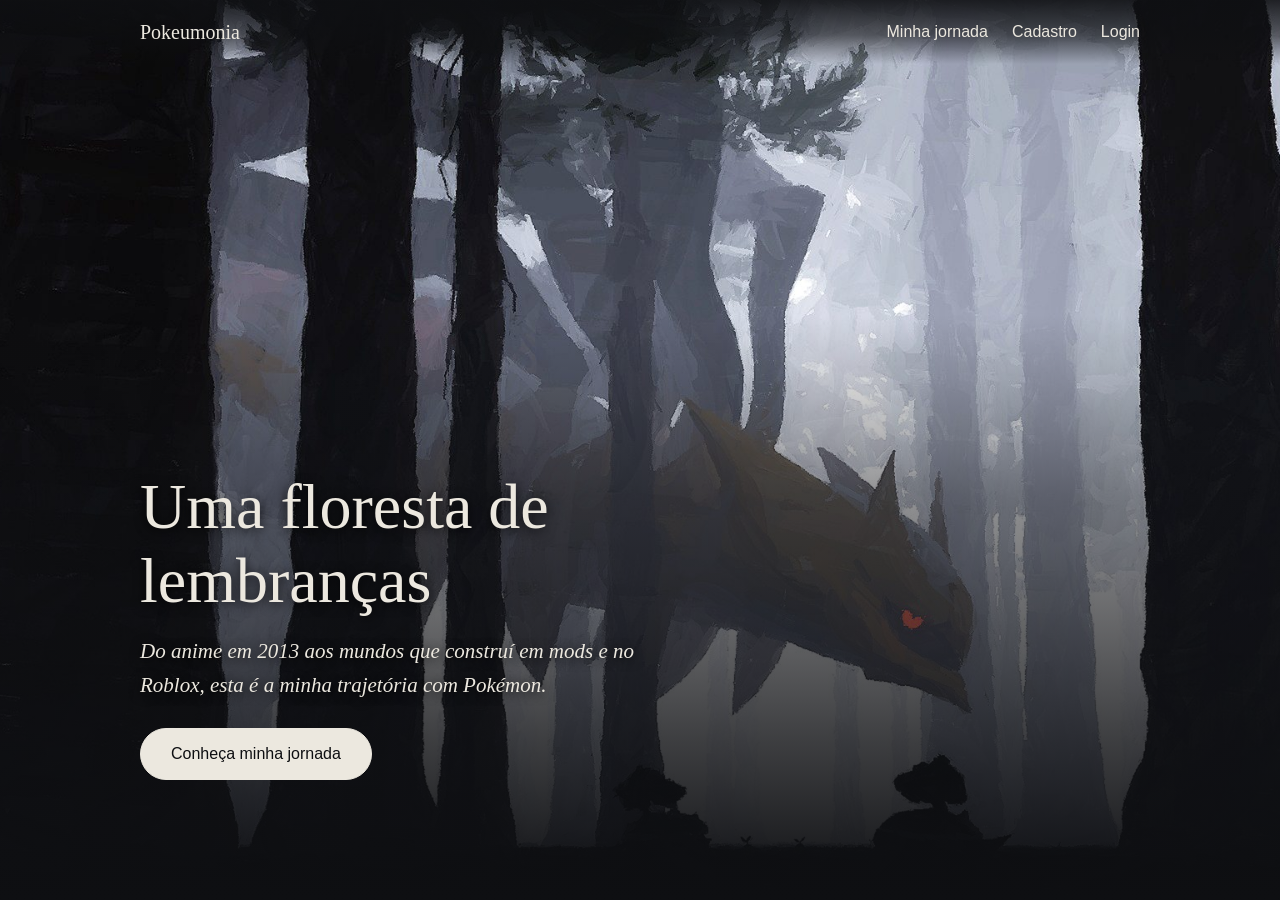
==== commit 3f351f4f: "Atualização" ====
--- a/public/index.html
+++ b/public/index.html
@@ -15,73 +15,21 @@
         <div class="container">
             <a class="logo" href="index.html">Pokeumonia</a>
             <ul class="navbar">
+                <!-- ALTERAÇÃO: link para a nova página da linha do tempo. PORQUE: a seção saiu da home e precisa continuar acessível. -->
+                <li><a href="jornada.html">Minha jornada</a></li>
                 <li><a href="cadastro.html">Cadastro</a></li>
                 <li><a href="login.html">Login</a></li>
             </ul>
         </div>
     </div>
 
-    <!-- Capa com o título e a apresentação do site. -->
+    <!-- Capa com o título, a apresentação e o botão da jornada. -->
     <div class="capa">
         <div class="container">
             <h1>Uma floresta de lembranças</h1>
-            <p>Do anime em 2013 aos mundos que construí em mods e no Roblox, esta é a minha trajetória com Pokémon, contada em fatos e medida em números.</p>
-        </div>
-    </div>
-
-    <!-- Linha do tempo com os marcos da trajetória com Pokémon. -->
-    <div class="jornada">
-        <div class="container">
-            <h2>Minha jornada</h2>
-            <div class="linha">
-            <div class="marco">
-                <div class="texto">
-                    <span class="ano">2013</span>
-                    <h3>O anime</h3>
-                    <p>Eu tinha o computador e o Minecraft, e ouvia falar de Pokémon como algo de turnos e entediante. Foi o anime que mostrou a essência da franquia e despertou a vontade de jogar.</p>
-                    <small>Black & White, Cartoon Network</small>
-                </div>
-                <!-- Para colocar sua foto, troque o texto da div abaixo por: <img src="assets/img/foto1.jpg" alt="Descreva a foto"> -->
-                <div class="foto">Foto: O anime</div>
-            </div>
-            <div class="marco destaque">
-                <div class="texto">
-                    <span class="ano">2015</span>
-                    <h3>A paixão definitiva</h3>
-                    <p>Acompanhar X & Y me conquistou de vez. O mod Pixelmon virou febre no Minecraft e a vontade de jogar ficou enorme, mas consoles e jogos eram caros no Brasil.</p>
-                    <small>X & Y e o sonho do Pixelmon</small>
-                </div>
-                <!-- Para colocar sua foto, troque o texto da div abaixo por: <img src="assets/img/foto2.jpg" alt="Descreva a foto"> -->
-                <div class="foto">Foto: A paixão definitiva</div>
-            </div>
-            <div class="marco destaque">
-                <div class="texto">
-                    <span class="ano">2016–2018</span>
-                    <h3>Pokémon Planet e Brick Bronze</h3>
-                    <p>Achei alternativas: o MMO Pokémon Planet e o Brick Bronze, no Roblox, que era pago. Abri a página dele todos os dias por um ano, e em outubro de 2016 o cadeado sumiu. Foram dois anos ao lado dos meus amigos, até a remoção por direitos autorais em 2018.</p>
-                    <small>1 ano de espera, 2 anos de aventura</small>
-                </div>
-                <!-- Para colocar sua foto, troque o texto da div abaixo por: <img src="assets/img/foto3.jpg" alt="Descreva a foto"> -->
-                <div class="foto">Foto: Pokémon Planet e Brick Bronze</div>
-            </div>
-            <div class="marco">
-                <div class="texto">
-                    <span class="ano">2024 em diante</span>
-                    <h3>Legends: Arceus e Cobblemon</h3>
-                    <p>Joguei finalmente um título oficial no meu Nintendo Switch e cheguei a 90% da história de Legends: Arceus em uma só noite. Com o computador próprio, realizei o sonho do Pixelmon e conheci o Cobblemon.</p>
-                    <small>O primeiro título oficial no Switch</small>
-                </div>
-                <!-- Para colocar sua foto, troque o texto da div abaixo por: <img src="assets/img/foto4.jpg" alt="Descreva a foto"> -->
-                <div class="foto">Foto: Legends: Arceus e Cobblemon</div>
-            </div>
-            </div>
-        </div>
-    </div>
-
-    <!-- Rodapé com os créditos do projeto. -->
-    <div class="footer">
-        <div class="container">
-            Projeto acadêmico. Pokémon é marca da Nintendo, Game Freak e The Pokémon Company. Artista @Rival.clay
+            <p>Do anime em 2013 aos mundos que construí em mods e no Roblox, esta é a minha trajetória com Pokémon.</p>
+            <!-- ALTERAÇÃO: botão movido para dentro da capa. PORQUE: agora título, texto e botão sobem juntos. -->
+            <a class="botao" href="jornada.html">Conheça minha jornada</a>
         </div>
     </div>
 </body>
--- a/public/css/styles.css
+++ b/public/css/styles.css
@@ -26,11 +26,19 @@
 .navbar a { color: var(--suave); }
 .navbar a:hover, .navbar .agora a { color: var(--texto); }
 
+/* página inicial: gradiente escuro no cabeçalho para destacar a navbar sobre a capa. */
+.home-page .header { background: linear-gradient(to bottom, rgba(14, 15, 18, 0.9) 0%, rgba(14, 15, 18, 0.6) 55%, rgba(14, 15, 18, 0) 100%); }
+.home-page .navbar a { color: var(--texto); }
+
 /* página inicial: frase de abertura */
-.capa { min-height: 100vh; display: flex; align-items: flex-end; padding-bottom: 60px;
-  background: linear-gradient(to top, #0e0f12 0%, rgba(14, 15, 18, 0.2) 100%), url("../assets/img/floresta.jpg") 62% 50% / cover no-repeat; }
+/* ALTERAÇÃO: bloco um pouco mais baixo e gradiente ajustado até a área do texto. PORQUE: o título ficou sobre uma parte clara da foto e perdeu legibilidade. */
+.capa { min-height: 100vh; display: flex; align-items: flex-end; padding-bottom: 120px;
+  background: linear-gradient(to top, #0e0f12 0%, rgba(14, 15, 18, 0.8) 18%, rgba(14, 15, 18, 0.45) 45%, rgba(14, 15, 18, 0) 65%), url("../assets/img/floresta.jpg") 62% 50% / cover no-repeat; }
 .capa h1 { font-size: 64px; max-width: 700px; margin-bottom: 18px; }
 .capa p { font-family: Georgia, serif; font-style: italic; font-size: 21px; max-width: 520px; }
+/* Sombra leve para destacar as letras sem precisar escurecer a imagem inteira. */
+.capa h1, .capa p { text-shadow: 0 2px 12px rgba(0, 0, 0, 0.85); }
+.capa .botao { display: inline-block; width: auto; margin-top: 26px; padding: 12px 30px; }
 
 /* jornada */
 .jornada { padding: 80px 0 40px;
@@ -51,6 +59,10 @@
 .foto { height: 230px; display: flex; align-items: center; justify-content: center; overflow: hidden; border: 1px dashed rgba(255, 255, 255, 0.3); border-radius: 4px; color: var(--mudo); }
 .foto img { width: 100%; height: 100%; object-fit: cover; }
 
+/* ALTERAÇÃO: ajustes da nova página jornada.html. PORQUE: o cabeçalho fixo ocupa o topo e a página precisa de respiro. */
+.jornada-page .jornada { min-height: 100vh; padding: 140px 0 80px; }
+.jornada-intro { max-width: 620px; margin: -36px auto 46px; text-align: center; color: var(--suave); font-family: Georgia, serif; font-style: italic; }
+
 /* login e cadastro */
 .login-page .login, .cadastro-page .login { min-height: 100vh; padding: 110px 0 50px; }
 .login-page .login { background: linear-gradient(rgba(14, 15, 18, 0.35), rgba(14, 15, 18, 0.7)), url("../assets/img/arco.jpg") center / cover no-repeat; }
@@ -63,7 +75,8 @@
 input:focus { outline: none; border-bottom-color: var(--texto); }
 #requisitos_senha { font-size: 13px; margin-top: 6px; }
 .botao { width: 100%; margin-top: 10px; padding: 12px; border: 1px solid var(--texto); border-radius: 30px; background-color: var(--texto); color: var(--fundo); font-size: 16px; cursor: pointer; }
-.botao:hover { box-shadow: 0 0 18px rgba(255, 74, 51, 0.5); }
+/* ALTERAÇÃO: brilho removido do botão. PORQUE: o hover deve ser discreto, sem luz ao redor. */
+.botao:hover { background-color: #ded8cc; border-color: #ded8cc; }
 .troca { margin-top: 20px; font-size: 14px; color: var(--mudo); }
 .troca a { color: var(--texto); text-decoration: underline; }
 .alerta_erro { display: flex; justify-content: center; margin-bottom: 16px; }
@@ -78,7 +91,9 @@
 /* celular */
 /* Ajusta os tamanhos e empilha os marcos em telas pequenas. */
 @media (max-width: 800px) {
+  .capa { padding-bottom: 90px; }
   .capa h1 { font-size: 38px; }
+  .jornada-page .jornada { padding-top: 110px; }
   .linha::before { left: 6px; }
   .marco, .marco:nth-child(even) { flex-direction: column; align-items: stretch; gap: 16px; padding-left: 30px; }
   .marco::before { left: 6px; top: 10px; transform: none; }
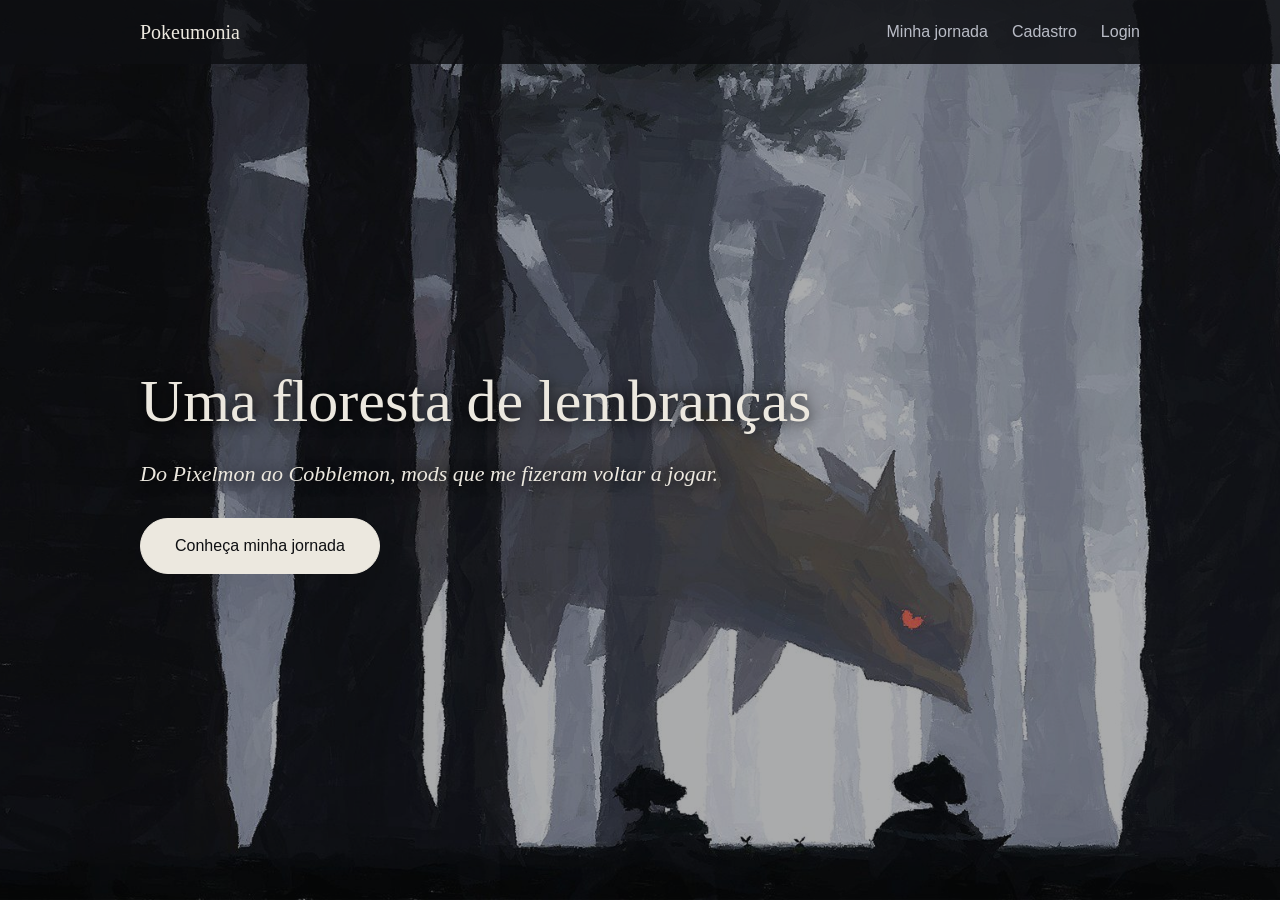
==== commit a09709ec: "Alterações" ====
--- a/public/index.html
+++ b/public/index.html
@@ -27,11 +27,29 @@
     <div class="capa">
         <div class="container">
             <h1>Uma floresta de lembranças</h1>
-            <p>Do anime em 2013 aos mundos que construí em mods e no Roblox, esta é a minha trajetória com Pokémon.</p>
+            <p id="fraseAleatoria"></p>
             <!-- ALTERAÇÃO: botão movido para dentro da capa. PORQUE: agora título, texto e botão sobem juntos. -->
             <a class="botao" href="jornada.html">Conheça minha jornada</a>
         </div>
     </div>
+
+    <script>
+        var frases = [
+            "O anime de transformou o que era \"entediante\" em paixão.",
+            "Um jogo desconhecido chamado Pokemon Brick Bronze, o jogo qua mais marcou minha história com a franquia.",
+            "O anime do X & Y me conquistaram de vez, o que me fez ter tanto apreço com este mundo.",
+            "Legends: Arceus foi meu primeiro título oficial no Switch: 90% em uma noite.",
+            "O Pokeumonia guarda minha jornada e memórias.",
+            "Do Pixelmon ao Cobblemon, mods que me fizeram voltar a jogar.","Do anime em 2013 aos dias atuais, esta é a minha trajetória com Pokémon."
+        ];
+
+        function mostrarFraseAleatoria() {
+            var indice = Math.floor(Math.random() * frases.length);
+            document.querySelector("#fraseAleatoria").innerHTML = frases[indice];
+        }
+
+        mostrarFraseAleatoria();
+    </script>
 </body>
 
 </html>
--- a/public/css/styles.css
+++ b/public/css/styles.css
@@ -18,31 +18,44 @@
 a { color: inherit; text-decoration: none; }
 .container { width: 90%; max-width: 1000px; margin: 0 auto; }
 
-/* navbar transparente */
-.header { position: absolute; top: 0; left: 0; width: 100%; z-index: 10; background-color: transparent; }
+/* navbar preta levemente transparente nas páginas iniciais */
+.header { position: absolute; top: 0; left: 0; width: 100%; z-index: 10; background-color: rgba(14, 15, 18, 0.85); }
 .header .container { display: flex; justify-content: space-between; align-items: center; height: 64px; }
 .logo { font-family: Georgia, serif; font-size: 20px; }
 .navbar { list-style: none; display: flex; gap: 24px; }
 .navbar a { color: var(--suave); }
 .navbar a:hover, .navbar .agora a { color: var(--texto); }
 
-/* página inicial: gradiente escuro no cabeçalho para destacar a navbar sobre a capa. */
-.home-page .header { background: linear-gradient(to bottom, rgba(14, 15, 18, 0.9) 0%, rgba(14, 15, 18, 0.6) 55%, rgba(14, 15, 18, 0) 100%); }
-.home-page .navbar a { color: var(--texto); }
-
-/* página inicial: frase de abertura */
-/* ALTERAÇÃO: bloco um pouco mais baixo e gradiente ajustado até a área do texto. PORQUE: o título ficou sobre uma parte clara da foto e perdeu legibilidade. */
-.capa { min-height: 100vh; display: flex; align-items: flex-end; padding-bottom: 120px;
-  background: linear-gradient(to top, #0e0f12 0%, rgba(14, 15, 18, 0.8) 18%, rgba(14, 15, 18, 0.45) 45%, rgba(14, 15, 18, 0) 65%), url("../assets/img/floresta.jpg") 62% 50% / cover no-repeat; }
-.capa h1 { font-size: 64px; max-width: 700px; margin-bottom: 18px; }
-.capa p { font-family: Georgia, serif; font-style: italic; font-size: 21px; max-width: 520px; }
-/* Sombra leve para destacar as letras sem precisar escurecer a imagem inteira. */
-.capa h1, .capa p { text-shadow: 0 2px 12px rgba(0, 0, 0, 0.85); }
-.capa .botao { display: inline-block; width: auto; margin-top: 26px; padding: 12px 30px; }
+/* página inicial: preenchimento uniforme e harmonioso da tela cheia, sem sobras desproporcionais */
+.home-page { min-height: 100vh; display: flex; flex-direction: column; }
+.home-page .capa {
+  position: relative;
+  flex: 1;
+  min-height: 100vh;
+  display: flex;
+  align-items: center;
+  padding: 100px 0 60px;
+  background: url("../assets/img/floresta.jpg") 62% 50% / cover no-repeat;
+}
+.home-page .capa::before { content: ""; position: absolute; inset: 0; background-color: rgba(14, 15, 18, 0.35); }
+.home-page .capa > .container { position: relative; z-index: 1; }
+.capa .container {
+  display: flex;
+  flex-direction: column;
+  justify-content: center;
+  align-items: flex-start;
+}
+.capa h1 { font-size: 60px; max-width: 760px; margin-bottom: 20px; line-height: 1.18; }
+.capa p { font-family: Georgia, serif; font-style: italic; font-size: 22px; max-width: 680px; line-height: 1.5; }
+/* Sombra para destacar as letras e garantir leitura nítida sobre o fundo. */
+.capa h1, .capa p { text-shadow: 0 2px 14px rgba(0, 0, 0, 0.9); }
+.capa .botao { display: inline-block; width: auto; margin-top: 28px; padding: 14px 34px; }
 
 /* jornada */
-.jornada { padding: 80px 0 40px;
-  background: linear-gradient(#0e0f12, rgba(14, 15, 18, 0.8)), url("../assets/img/ruinas.jpg") center 55% / cover no-repeat; }
+.jornada { position: relative; padding: 80px 0 40px;
+  background: url("../assets/img/ruinas.jpg") center 55% / cover no-repeat; }
+.jornada::before { content: ""; position: absolute; inset: 0; background-color: rgba(14, 15, 18, 0.8); }
+.jornada > .container { position: relative; z-index: 1; }
 .jornada h2 { text-align: center; font-size: 40px; margin-bottom: 50px; }
 .linha { position: relative; }
 .linha::before { content: ""; position: absolute; left: 50%; top: 0; bottom: 0; width: 1px; background-color: var(--terra); }
@@ -56,7 +69,7 @@
 .texto h3 { font-size: 28px; margin: 4px 0 10px; }
 .texto p { color: var(--suave); }
 .texto small { display: block; margin-top: 10px; color: var(--mudo); }
-.foto { height: 230px; display: flex; align-items: center; justify-content: center; overflow: hidden; border: 1px dashed rgba(255, 255, 255, 0.3); border-radius: 4px; color: var(--mudo); }
+.foto { height: 230px; display: flex; align-items: center; justify-content: center; overflow: hidden; border: 1px solid rgba(255, 255, 255, 0.3); border-radius: 4px; color: var(--mudo); }
 .foto img { width: 100%; height: 100%; object-fit: cover; }
 
 /* ALTERAÇÃO: ajustes da nova página jornada.html. PORQUE: o cabeçalho fixo ocupa o topo e a página precisa de respiro. */
@@ -65,8 +78,8 @@
 
 /* login e cadastro */
 .login-page .login, .cadastro-page .login { min-height: 100vh; padding: 110px 0 50px; }
-.login-page .login { background: linear-gradient(rgba(14, 15, 18, 0.35), rgba(14, 15, 18, 0.7)), url("../assets/img/arco.jpg") center / cover no-repeat; }
-.cadastro-page .login { background: linear-gradient(rgba(14, 15, 18, 0.35), rgba(14, 15, 18, 0.7)), url("../assets/img/terracos.jpg") center / cover no-repeat; }
+.login-page .login { background: url("../assets/img/arco.jpg") center / cover no-repeat; }
+.cadastro-page .login { background: url("../assets/img/terracos.jpg") center / cover no-repeat; }
 .card { max-width: 460px; margin: 0 auto; padding: 36px; background-color: rgba(22, 24, 29, 0.92); border: 1px solid rgba(255, 255, 255, 0.12); border-radius: 6px; }
 .card h2 { font-size: 32px; margin-bottom: 22px; }
 .campo { margin-bottom: 16px; }
@@ -91,8 +104,9 @@
 /* celular */
 /* Ajusta os tamanhos e empilha os marcos em telas pequenas. */
 @media (max-width: 800px) {
-  .capa { padding-bottom: 90px; }
+  .home-page .capa { padding: 90px 0 50px; align-items: center; }
   .capa h1 { font-size: 38px; }
+  .capa p { font-size: 18px; }
   .jornada-page .jornada { padding-top: 110px; }
   .linha::before { left: 6px; }
   .marco, .marco:nth-child(even) { flex-direction: column; align-items: stretch; gap: 16px; padding-left: 30px; }
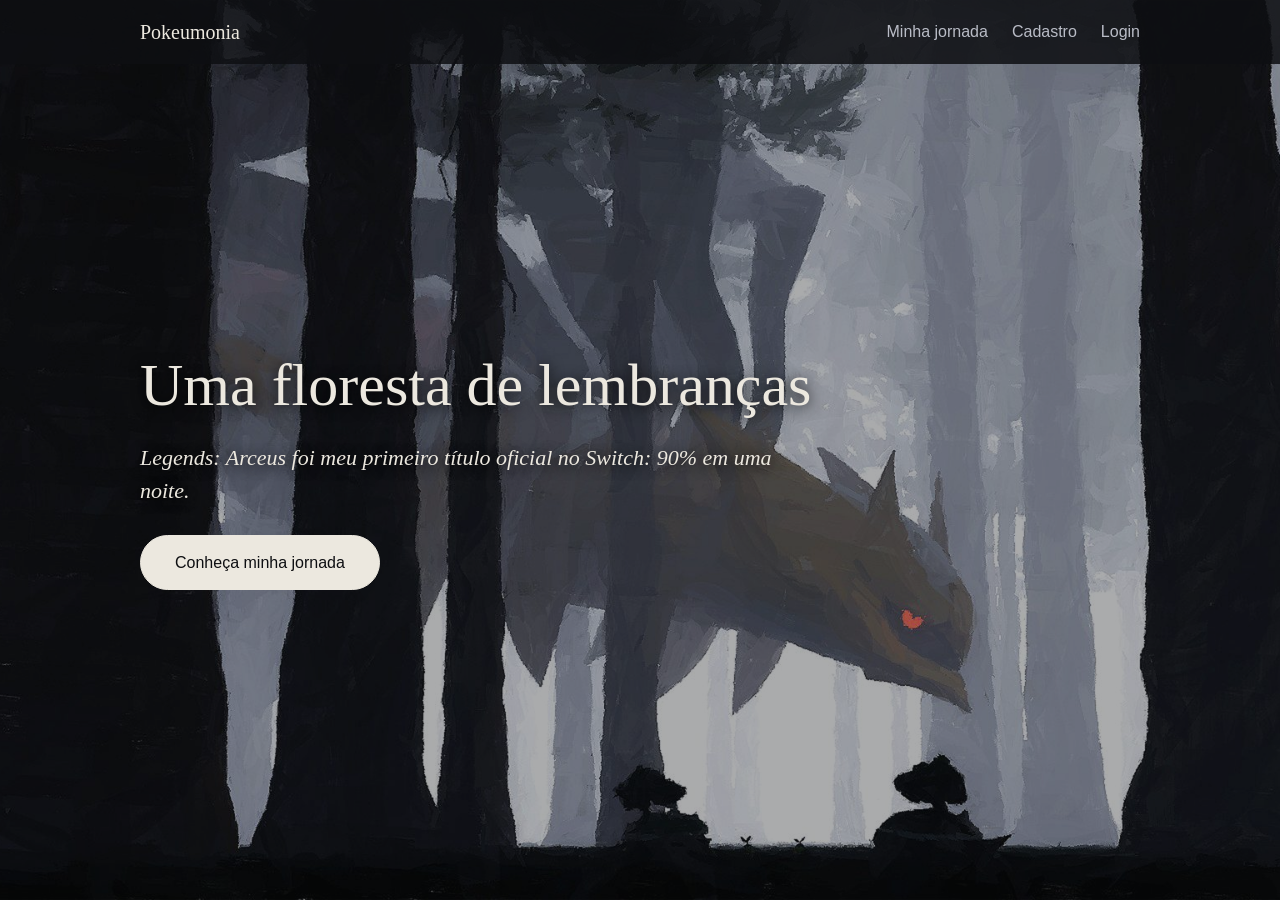
==== commit ccfb720d: "Alterações" ====
--- a/public/index.html
+++ b/public/index.html
@@ -10,12 +10,12 @@
 </head>
 
 <body class="home-page">
-    <!-- Cabeçalho com o logo e os links para cadastro e login. -->
+    
     <div class="header">
         <div class="container">
             <a class="logo" href="index.html">Pokeumonia</a>
             <ul class="navbar">
-                <!-- ALTERAÇÃO: link para a nova página da linha do tempo. PORQUE: a seção saiu da home e precisa continuar acessível. -->
+                
                 <li><a href="jornada.html">Minha jornada</a></li>
                 <li><a href="cadastro.html">Cadastro</a></li>
                 <li><a href="login.html">Login</a></li>
@@ -23,12 +23,12 @@
         </div>
     </div>
 
-    <!-- Capa com o título, a apresentação e o botão da jornada. -->
+    
     <div class="capa">
         <div class="container">
             <h1>Uma floresta de lembranças</h1>
             <p id="fraseAleatoria"></p>
-            <!-- ALTERAÇÃO: botão movido para dentro da capa. PORQUE: agora título, texto e botão sobem juntos. -->
+            
             <a class="botao" href="jornada.html">Conheça minha jornada</a>
         </div>
     </div>
--- a/public/css/styles.css
+++ b/public/css/styles.css
@@ -1,8 +1,8 @@
-/* Pokeumonia: estilos gerais (index, login, cadastro) */
-/* Remove margens e padding padrão e facilita o cálculo de tamanhos. */
+ 
+ 
 * { box-sizing: border-box; margin: 0; padding: 0; }
 
-/* Paleta de cores reutilizada nas folhas de estilo. */
+ 
 :root {
   --fundo: #0e0f12;
   --card: #16181d;
@@ -18,7 +18,7 @@
 a { color: inherit; text-decoration: none; }
 .container { width: 90%; max-width: 1000px; margin: 0 auto; }
 
-/* navbar preta levemente transparente nas páginas iniciais */
+ 
 .header { position: absolute; top: 0; left: 0; width: 100%; z-index: 10; background-color: rgba(14, 15, 18, 0.85); }
 .header .container { display: flex; justify-content: space-between; align-items: center; height: 64px; }
 .logo { font-family: Georgia, serif; font-size: 20px; }
@@ -26,7 +26,7 @@
 .navbar a { color: var(--suave); }
 .navbar a:hover, .navbar .agora a { color: var(--texto); }
 
-/* página inicial: preenchimento uniforme e harmonioso da tela cheia, sem sobras desproporcionais */
+ 
 .home-page { min-height: 100vh; display: flex; flex-direction: column; }
 .home-page .capa {
   position: relative;
@@ -47,11 +47,11 @@
 }
 .capa h1 { font-size: 60px; max-width: 760px; margin-bottom: 20px; line-height: 1.18; }
 .capa p { font-family: Georgia, serif; font-style: italic; font-size: 22px; max-width: 680px; line-height: 1.5; }
-/* Sombra para destacar as letras e garantir leitura nítida sobre o fundo. */
+ 
 .capa h1, .capa p { text-shadow: 0 2px 14px rgba(0, 0, 0, 0.9); }
 .capa .botao { display: inline-block; width: auto; margin-top: 28px; padding: 14px 34px; }
 
-/* jornada */
+ 
 .jornada { position: relative; padding: 80px 0 40px;
   background: url("../assets/img/ruinas.jpg") center 55% / cover no-repeat; }
 .jornada::before { content: ""; position: absolute; inset: 0; background-color: rgba(14, 15, 18, 0.8); }
@@ -72,11 +72,11 @@
 .foto { height: 230px; display: flex; align-items: center; justify-content: center; overflow: hidden; border: 1px solid rgba(255, 255, 255, 0.3); border-radius: 4px; color: var(--mudo); }
 .foto img { width: 100%; height: 100%; object-fit: cover; }
 
-/* ALTERAÇÃO: ajustes da nova página jornada.html. PORQUE: o cabeçalho fixo ocupa o topo e a página precisa de respiro. */
+ 
 .jornada-page .jornada { min-height: 100vh; padding: 140px 0 80px; }
 .jornada-intro { max-width: 620px; margin: -36px auto 46px; text-align: center; color: var(--suave); font-family: Georgia, serif; font-style: italic; }
 
-/* login e cadastro */
+ 
 .login-page .login, .cadastro-page .login { min-height: 100vh; padding: 110px 0 50px; }
 .login-page .login { background: url("../assets/img/arco.jpg") center / cover no-repeat; }
 .cadastro-page .login { background: url("../assets/img/terracos.jpg") center / cover no-repeat; }
@@ -88,7 +88,7 @@
 input:focus { outline: none; border-bottom-color: var(--texto); }
 #requisitos_senha { font-size: 13px; margin-top: 6px; }
 .botao { width: 100%; margin-top: 10px; padding: 12px; border: 1px solid var(--texto); border-radius: 30px; background-color: var(--texto); color: var(--fundo); font-size: 16px; cursor: pointer; }
-/* ALTERAÇÃO: brilho removido do botão. PORQUE: o hover deve ser discreto, sem luz ao redor. */
+ 
 .botao:hover { background-color: #ded8cc; border-color: #ded8cc; }
 .troca { margin-top: 20px; font-size: 14px; color: var(--mudo); }
 .troca a { color: var(--texto); text-decoration: underline; }
@@ -98,11 +98,11 @@
 .loading-div img { width: 50px; height: 50px; }
 #div_erros_login { display: none; }
 
-/* rodapé */
+ 
 .footer { padding: 30px 0; text-align: center; font-size: 14px; color: var(--mudo); background-color: var(--fundo); }
 
-/* celular */
-/* Ajusta os tamanhos e empilha os marcos em telas pequenas. */
+ 
+ 
 @media (max-width: 800px) {
   .home-page .capa { padding: 90px 0 50px; align-items: center; }
   .capa h1 { font-size: 38px; }
